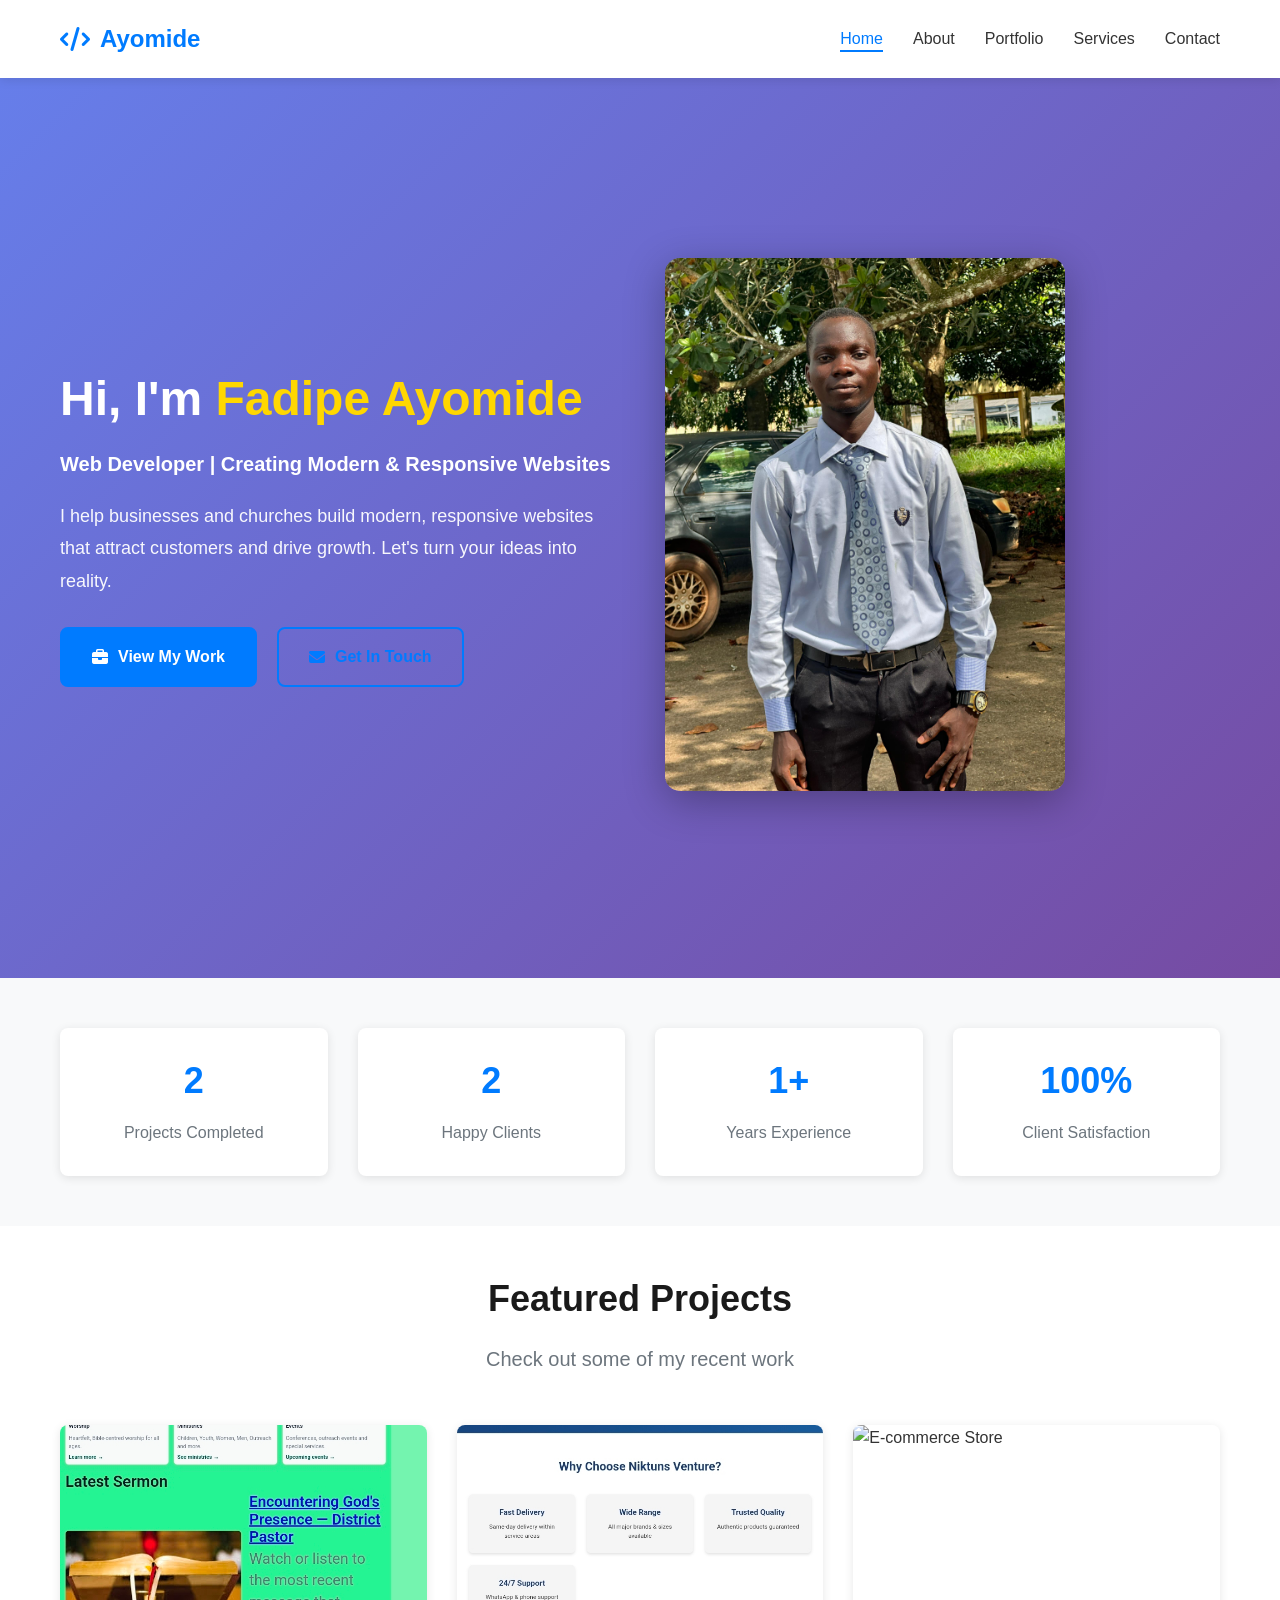
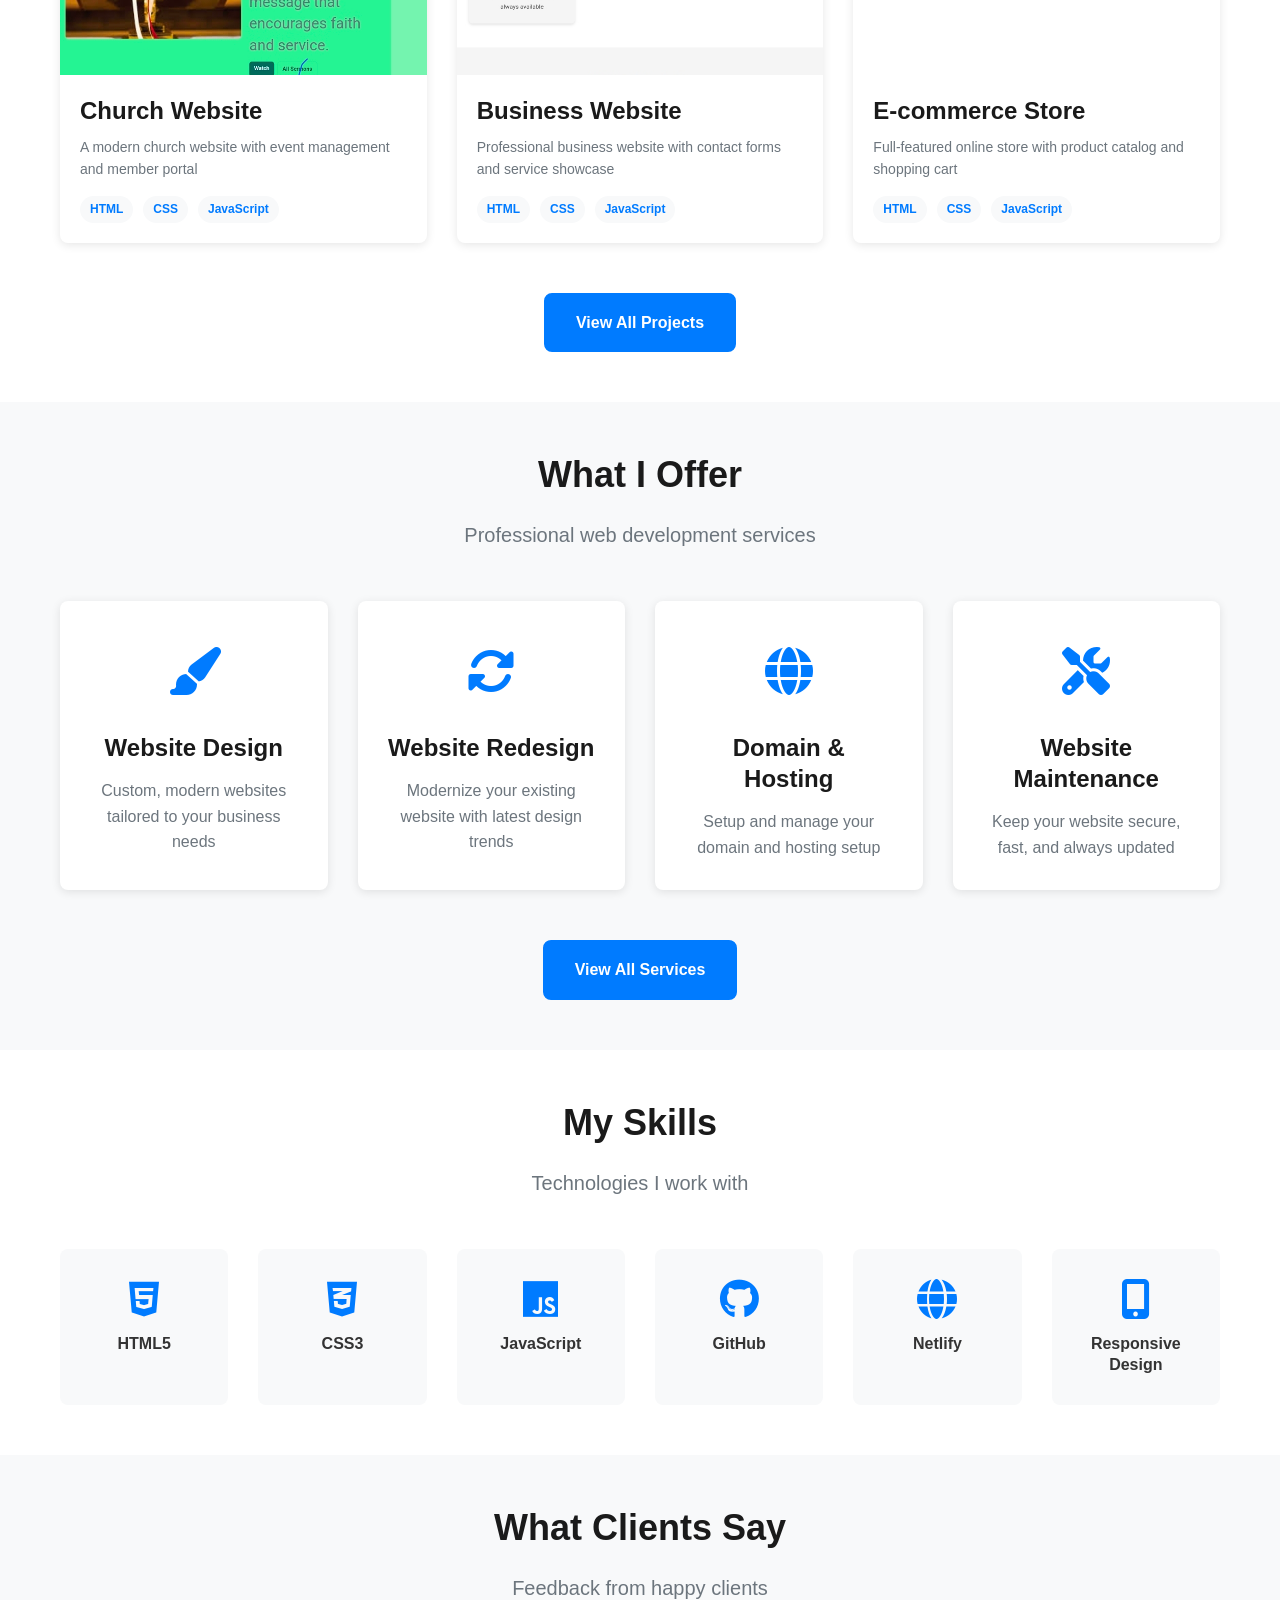
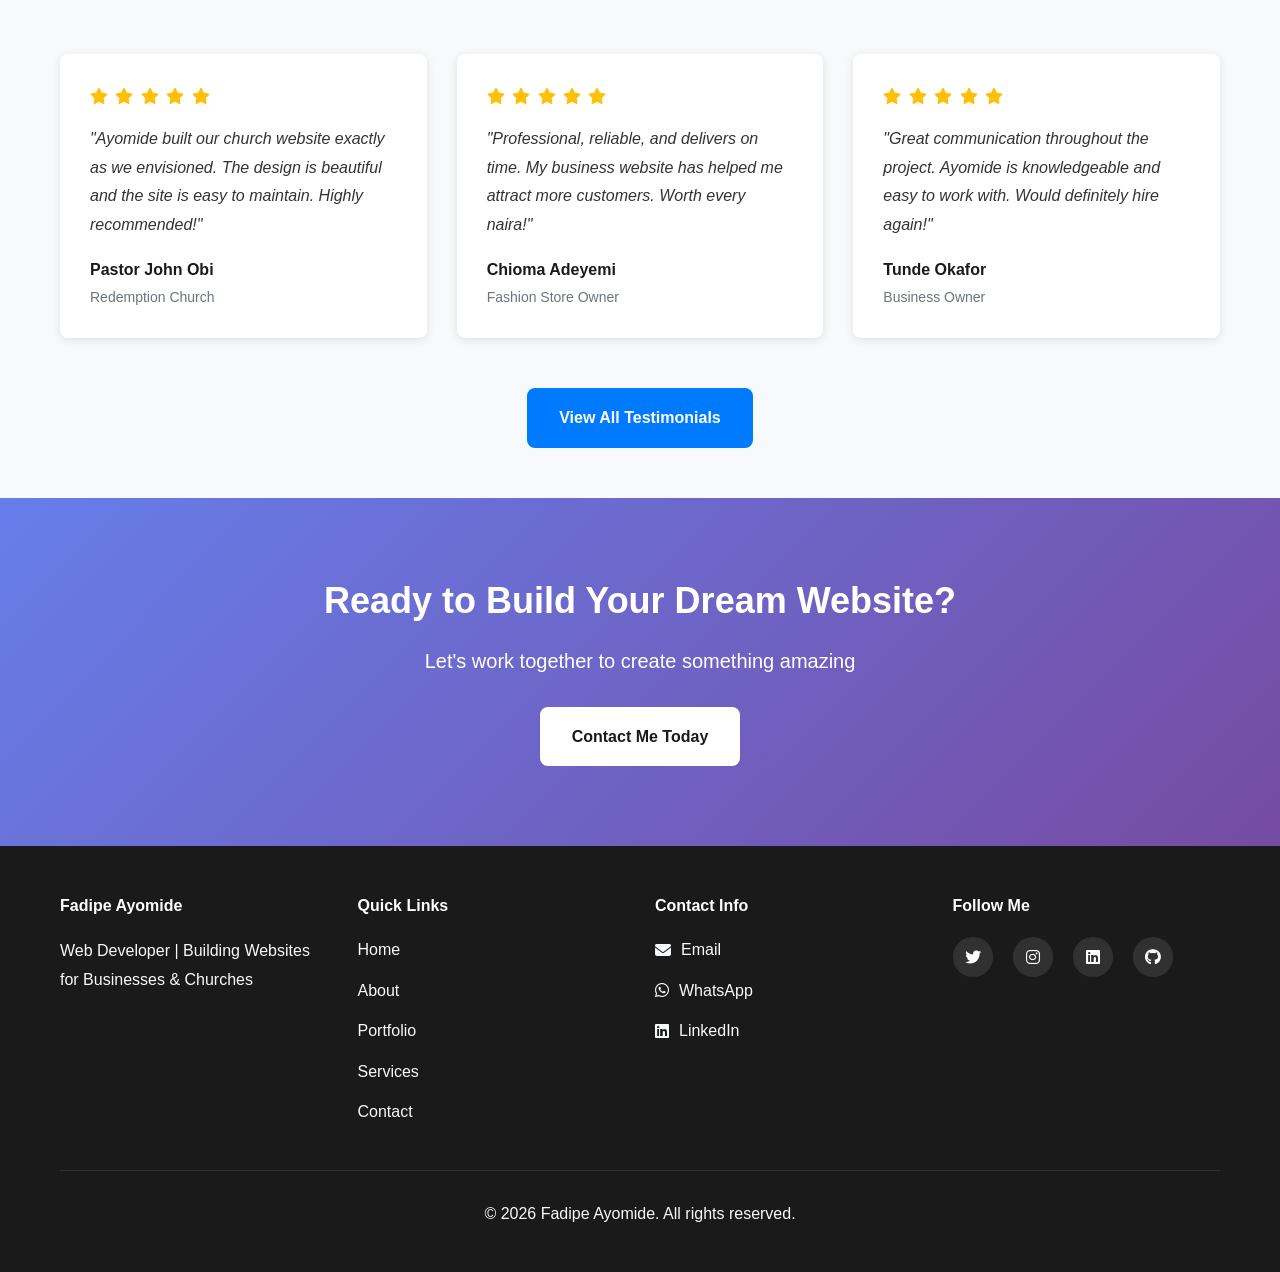
==== index.html @ 0af9fbec "Update index.html" ====
<!DOCTYPE html>
<html lang="en">
<head>
    <!-- ==================== BASIC META TAGS ==================== -->
    <meta charset="UTF-8">
    <meta name="viewport" content="width=device-width, initial-scale=1.0">
    
    <meta http-equiv="X-UA-Compatible" content="ie=edge">
    <meta name="google-site-verification" content="N8xIQX9rSegVSWVYxQuiBJTLE3uuL9hB4z0AZuFMzEY" />
    
    <!-- ==================== SEO & SEARCH OPTIMIZATION ==================== -->
    <title>Fadipe Ayomide - Web Designer Portfolio | Professional Web Developer - Portfolio</title>
    <meta name="description" content="Fadipe Ayomide is a professional web developer specializing in custom website design, e-commerce solutions, and web development for businesses and churches in Nigeria.">
    <meta name="keywords" content="web developer, website design, e-commerce, web development, Nigeria, Fadipe Ayomide, frontend developer, portfolio, professional websites">
    <meta name="author" content="Fadipe Ayomide">
    <meta name="creator" content="Fadipe Ayomide">
    <meta name="publisher" content="Fadipe Ayomide">
    
    <!-- ==================== OPEN GRAPH (Social Media) ==================== -->
    <meta property="og:type" content="website">
    <meta property="og:url" content="https://fadipe-ayomide-j.netlify.app">
    <meta property="og:title" content="Fadipe Ayomide - Web Designer Portfolio | Professional Web Developer">
    <meta property="og:description" content="Professional web developer based in Nigeria. Specializing in website design, e-commerce solutions, and web development for businesses and churches. View my portfolio and services.">
    <meta property="og:image" content="https://fadipe-ayomide-j.netlify.app/images/profile-photo.jpg">
    <meta property="og:site_name" content="Fadipe Ayomide - Web Developer">
    <meta property="og:locale" content="en_US">
    
    <!-- ==================== TWITTER CARD ==================== -->
    <meta name="twitter:card" content="summary_large_image">
    <meta name="twitter:url" content="https://fadipe-ayomide-j.netlify.app">
    <meta name="twitter:title" content="Fadipe Ayomide | Professional Web Developer">
    <meta name="twitter:description" content="Professional web developer specializing in custom website design and development. Portfolio showcasing modern web solutions.">
    <meta name="twitter:image" content="https://fadipe-ayomide-j.netlify.app/images/profile-photo.jpg">
    <meta name="twitter:creator" content="@FadipeAyomide">
    
    <!-- ==================== ROBOTS & INDEXING ==================== -->
    <meta name="robots" content="index, follow, max-image-preview:large, max-snippet:-1, max-video-preview:-1">
    <meta name="googlebot" content="index, follow, max-image-preview:large, max-snippet:-1, max-video-preview:-1">
    <meta name="bingbot" content="index, follow, max-image-preview:large, max-snippet:-1, max-video-preview:-1">
    
    <!-- ==================== CANONICAL URL ==================== -->
    <link rel="canonical" href="https://fadipe-ayomide-j.netlify.app/index.html">
    
    <!-- ==================== LANGUAGE & ALTERNATE VERSIONS ==================== -->
    <link rel="alternate" hreflang="en" href="https://fadipe-ayomide-j.netlify.app">
    <link rel="alternate" hreflang="en-NG" href="https://fadipe-ayomide-j.netlify.app">
    
    <!-- ==================== VERIFICATION TAGS ==================== -->
    <!-- Google Search Console Verification -->
    <meta name="google-site-verification" content="N8xIQX9rSegVSWVYxQuiBJTLE3uuL9hB4z0AZuFMzEY" />
    
    
    <!-- Bing Webmaster Tools Verification -->
    <meta name="msvalidate.01" content="8C5D4C36130E513D4CC700F465C1B6BA" />
    
    <!-- ==================== AI & CHATBOT OPTIMIZATION ==================== -->
    <!-- For ChatGPT, Claude, Copilot, and other AI models -->
    <meta name="ai:description" content="Fadipe Ayomide is a web developer based in Nigeria who creates professional websites for businesses and churches. Services include website design, e-commerce setup, website maintenance, and optimization.">
    <meta name="ai:portfolio-url" content="https://fadipe-ayomide-j.netlify.app">
    <meta name="ai:contact-email" content="fadipeayomide17@gmail.com">
    <meta name="ai:contact-phone" content="+2349033212713">
    <meta name="ai:services" content="website-design, e-commerce, web-development, maintenance, optimization">
    <meta name="ai:expertise" content="HTML5, CSS3, JavaScript, responsive-design, SEO, web-performance">
    
    <!-- ==================== STRUCTURED DATA (JSON-LD) ==================== -->
    <!-- Person Schema for AI Recognition -->
    <script type="application/ld+json">
    {
        "@context": "https://schema.org",
        "@type": "Person",
        "name": "Fadipe Ayomide",
        "url": "https://fadipe-ayomide-j.netlify.app",
        "image": "https://fadipe-ayomide-j.netlify.app/profile-photo.jpg",
        "description": "Professional web developer specializing in custom website design and development",
        "jobTitle": "Web Developer",
        "email": "fadipeayomide17@gmail.com",
        "telephone": "+2349033212713",
        "sameAs": [
            "https://www.linkedin.com/in/fadipe-ayomide-oo1",
            "https://github.com/fadmide0001-svg",
            "https://twitter.com/FadipeAyomide",
            "https://instagram.com/FadipeAyomide",
            "https://wa.me/2349033212713"
        ],
        "address": {
            "@type": "PostalAddress",
            "addressLocality": "Ota",
            "addressRegion": "Ogun State",
            "addressCountry": "Nigeria"
        },
        "workLocation": {
            "@type": "Place",
            "name": "Remote"
        }
    }
    </script>

    <!-- Organization Schema -->
    <script type="application/ld+json">
    {
        "@context": "https://schema.org",
        "@type": "Organization",
        "name": "Fadipe Ayomide - Web Developer",
        "url": "https://fadipe-ayomide-j.netlify.app",
        "logo": "https://fadipe-ayomide-j.netlify.app/profile-photo.jpg",
        "description": "Professional web development services for businesses and churches",
        "foundingDate": "2022",
        "founder": {
            "@type": "Person",
            "name": "Fadipe Ayomide"
        },
        "contactPoint": {
            "@type": "ContactPoint",
            "contactType": "Customer Service",
            "email": "fadipeayomide17@gmail.com",
            "telephone": "+2349033212713"
        },
        "sameAs": [
            "https://www.linkedin.com/in/fadipe-ayomide-oo1",
            "https://github.com/fadmide0001-svg"
        ]
    }
    </script>

    <!-- Local Business Schema -->
    <script type="application/ld+json">
    {
        "@context": "https://schema.org",
        "@type": "LocalBusiness",
        "name": "Fadipe Ayomide",
        "type": "Software Developer",
        "image": "https://fadipe-ayomide-j.netlify.app/profile-photo.jpg",
        "url": "https://fadipe-ayomide-j.netlify.app",
        "telephone": "+2349033212713",
        "email": "fadipeayomide17@gmail.com",
        "address": {
            "@type": "PostalAddress",
            "addressLocality": "Ota",
            "addressRegion": "Ogun State",
            "addressCountry": "Nigeria"
        },
        "priceRange": "$$",
        "openingHoursSpecification": {
            "@type": "OpeningHoursSpecification",
            "dayOfWeek": ["Monday", "Tuesday", "Wednesday", "Thursday", "Friday"],
            "opens": "09:00",
            "closes": "17:00"
        },
        "aggregateRating": {
            "@type": "AggregateRating",
            "ratingValue": "5",
            "reviewCount": "12",
            "bestRating": "5",
            "worstRating": "1"
        }
    }
    </script>

    <!-- Professional Service Schema -->
    <script type="application/ld+json">
    {
        "@context": "https://schema.org",
        "@type": "ProfessionalService",
        "name": "Fadipe Ayomide",
        "url": "https://fadipe-ayomide-j.netlify.app",
        "image": "https://fadipe-ayomide-j.netlify.app/profile-photo.jpg",
        "description": "Web development and design services",
        "areaServed": ["NG", "Worldwide"],
        "availableLanguage": ["en"],
        "serviceType": [
            "Website Design",
            "Web Development",
            "E-commerce Solutions",
            "Website Maintenance",
            "SEO Optimization"
        ]
    }
    </script>

    <!-- ==================== FAVICON & THEME ==================== -->
    <link rel="icon" type="image/x-icon" href="favicon.ico">
    <link rel="apple-touch-icon" href="apple-touch-icon.png">
    <meta name="theme-color" content="#007bff">
    <meta name="apple-mobile-web-app-capable" content="yes">
    <meta name="apple-mobile-web-app-status-bar-style" content="black-translucent">
    <meta name="apple-mobile-web-app-title" content="Fadipe Ayomide">
    
    <!-- ==================== PERFORMANCE & SECURITY ==================== -->
    <meta http-equiv="Content-Security-Policy" content="default-src 'self'; script-src 'self' https://cdnjs.cloudflare.com; style-src 'self' 'unsafe-inline' https://cdnjs.cloudflare.com; img-src 'self' data: https:; font-src 'self' https://cdnjs.cloudflare.com;">
    <meta http-equiv="X-Content-Type-Options" content="nosniff">
    <meta http-equiv="X-Frame-Options" content="SAMEORIGIN">
    <meta http-equiv="X-XSS-Protection" content="1; mode=block">
    <meta http-equiv="Referrer-Policy" content="strict-origin-when-cross-origin">
    <meta http-equiv="Permissions-Policy" content="geolocation=(), microphone=(), camera=()">
    
    <!-- ==================== DNS PREFETCH & OPTIMIZATION ==================== -->
    <link rel="dns-prefetch" href="https://cdnjs.cloudflare.com">
    <link rel="preconnect" href="https://cdnjs.cloudflare.com">
    <link rel="preconnect" href="https://fonts.googleapis.com">
    
    <!-- ==================== STYLESHEETS ==================== -->
    <link rel="stylesheet" href="css/styles.css">
    <link rel="stylesheet" href="css/responsive.css">
    <link rel="stylesheet" href="https://cdnjs.cloudflare.com/ajax/libs/font-awesome/6.4.0/css/all.min.css">
    
    <!-- ==================== GOOGLE ANALYTICS ==================== -->

    <!-- Google tag (gtag.js) -->
<script async src="https://www.googletagmanager.com/gtag/js?id=G-L41K0QT8BJ"></script>
<script>
  window.dataLayer = window.dataLayer || [];
  function gtag(){dataLayer.push(arguments);}
  gtag('js', new Date());

  gtag('config', 'G-L41K0QT8BJ');
</script>
    
    
    <!-- ==================== CHATBOT & AI TRAINING DATA ==================== -->
    <!-- This helps AI models understand your portfolio better -->
    <meta name="application-name" content="Fadipe Ayomide J - Web Developer">
    <meta name="abstract" content="Web developer portfolio showcasing professional website design and development services">
    <meta name="classification" content="Web Development, Portfolio">
    <meta name="subject" content="Web Developer, Website Design, E-commerce">
    <meta name="topic" content="Professional Web Development Services">
    
    <!-- ==================== MICRODATA FOR AI ==================== -->
    <script type="application/ld+json">
    {
        "@context": "https://schema.org",
        "@type": "WebSite",
        "url": "https://fadipe-ayomide-j.netlify.app",
        "name": "Fadipe Ayomide - Web Developer Portfolio",
        "description": "Professional portfolio of Fadipe Ayomide, a web developer creating modern websites for businesses and churches",
        "author": {
            "@type": "Person",
            "name": "Fadipe Ayomide",
            "url": "https://fadipe-ayomide-j.netlify.app"
        },
        "creator": {
            "@type": "Person",
            "name": "Fadipe Ayomide",
            "email": "fadipeayomide17@gmail.com"
        },
        "potentialAction": {
            "@type": "CommunicateAction",
            "target": {
                "@type": "EntryPoint",
                "urlTemplate": "https://fadipe-ayomide-j.netlify.app/contact.html"
            }
        }
    }
    </script>
    </head>
<body>
    <!-- ==================== NAVIGATION ==================== -->
    <nav class="navbar">
        <div class="container">
            <div class="logo">
                <a href="index.html">
                    <i class="fas fa-code"></i> Ayomide
                </a>
            </div>
            <ul class="nav-links">
                <li><a href="index.html" class="active">Home</a></li>
                <li><a href="about.html">About</a></li>
                <li><a href="portfolio.html">Portfolio</a></li>
                <li><a href="services.html">Services</a></li>
                <li><a href="contact.html">Contact</a></li>
            </ul>
            <div class="hamburger">
                <span></span>
                <span></span>
                <span></span>
            </div>
        </div>
    </nav>

    <!-- ==================== HERO SECTION ==================== -->
    <section class="hero">
        <div class="container">
            <div class="hero-content">
                <h1 class="hero-title">
                    Hi, I'm <span class="highlight">Fadipe Ayomide</span>
                </h1>
                <p class="hero-subtitle">Web Developer | Creating Modern & Responsive Websites</p>
                <p class="hero-description">
                    I help businesses and churches build modern, responsive websites that attract 
                    customers and drive growth. Let's turn your ideas into reality.
                </p>
                <div class="hero-buttons">
                    <a href="portfolio.html" class="btn btn-primary">
                        <i class="fas fa-briefcase"></i> View My Work
                    </a>
                    <a href="contact.html" class="btn btn-secondary">
                        <i class="fas fa-envelope"></i> Get In Touch
                    </a>
                </div>
            </div>
            <div class="hero-image">
                <img src="profile-photo.jpg" alt=" Fadipe Ayomide - Web developer" class="profile-photo">
            </div>
        </div>
    </section>

    <!-- ==================== STATS SECTION ==================== -->
    <section class="stats">
        <div class="container">
            <div class="stat-card">
                <h3>2</h3>
                <p>Projects Completed</p>
            </div>
            <div class="stat-card">
                <h3>2</h3>
                <p>Happy Clients</p>
            </div>
            <div class="stat-card">
                <h3>1+</h3>
                <p>Years Experience</p>
            </div>
            <div class="stat-card">
                <h3>100%</h3>
                <p>Client Satisfaction</p>
            </div>
        </div>
    </section>

    <!-- ==================== FEATURED PROJECTS ==================== -->
    <section class="featured-projects">
        <div class="container">
            <div class="section-header">
                <h2>Featured Projects</h2>
                <p class="section-subtitle">Check out some of my recent work</p>
            </div>
            
            <div class="projects-grid">
                <!-- Project 1 -->
                <div class="project-card">
                    <div class="project-image">
                        <img src="project1.jpg" alt="Church Website">
                        <div class="project-overlay">
                            <a href="portfolio.html" class="project-link">View Project</a>
                        </div>
                    </div>
                    <div class="project-info">
                        <h3>Church Website</h3>
                        <p>A modern church website with event management and member portal</p>
                        <div class="project-tech">
                            <span>HTML</span>
                            <span>CSS</span>
                            <span>JavaScript</span>
                        </div>
                    </div>
                </div>

                <!-- Project 2 -->
                <div class="project-card">
                    <div class="project-image">
                        <img src="/project2.jpg" alt="Business Website">
                        <div class="project-overlay">
                            <a href="portfolio.html" class="project-link">View Project</a>
                        </div>
                    </div>
                    <div class="project-info">
                        <h3>Business Website</h3>
                        <p>Professional business website with contact forms and service showcase</p>
                        <div class="project-tech">
                            <span>HTML</span>
                            <span>CSS</span>
                            <span>JavaScript</span>
                        </div>
                    </div>
                </div>

                <!-- Project 3 -->
                <div class="project-card">
                    <div class="project-image">
                        <img src="project3.jpg" alt="E-commerce Store">
                        <div class="project-overlay">
                            <a href="portfolio.html" class="project-link">View Project</a>
                        </div>
                    </div>
                    <div class="project-info">
                        <h3>E-commerce Store</h3>
                        <p>Full-featured online store with product catalog and shopping cart</p>
                        <div class="project-tech">
                            <span>HTML</span>
                            <span>CSS</span>
                            <span>JavaScript</span>
                        </div>
                    </div>
                </div>
            </div>

            <div class="view-all-center">
                <a href="portfolio.html" class="btn btn-primary">View All Projects</a>
            </div>
        </div>
    </section>

    <!-- ==================== SERVICES PREVIEW ==================== -->
    <section class="services-preview">
        <div class="container">
            <div class="section-header">
                <h2>What I Offer</h2>
                <p class="section-subtitle">Professional web development services</p>
            </div>
            
            <div class="services-grid">
                <div class="service-card">
                    <div class="service-icon">
                        <i class="fas fa-paint-brush"></i>
                    </div>
                    <h3>Website Design</h3>
                    <p>Custom, modern websites tailored to your business needs</p>
                </div>

                <div class="service-card">
                    <div class="service-icon">
                        <i class="fas fa-sync-alt"></i>
                    </div>
                    <h3>Website Redesign</h3>
                    <p>Modernize your existing website with latest design trends</p>
                </div>

                <div class="service-card">
                    <div class="service-icon">
                        <i class="fas fa-globe"></i>
                    </div>
                    <h3>Domain & Hosting</h3>
                    <p>Setup and manage your domain and hosting setup</p>
                </div>

                <div class="service-card">
                    <div class="service-icon">
                        <i class="fas fa-tools"></i>
                    </div>
                    <h3>Website Maintenance</h3>
                    <p>Keep your website secure, fast, and always updated</p>
                </div>
            </div>

            <div class="view-all-center">
                <a href="services.html" class="btn btn-primary">View All Services</a>
            </div>
        </div>
    </section>

    <!-- ==================== SKILLS PREVIEW ==================== -->
    <section class="skills-preview">
        <div class="container">
            <div class="section-header">
                <h2>My Skills</h2>
                <p class="section-subtitle">Technologies I work with</p>
            </div>

            <div class="skills-grid">
                <div class="skill-item">
                    <i class="fab fa-html5"></i>
                    <h4>HTML5</h4>
                </div>
                <div class="skill-item">
                    <i class="fab fa-css3-alt"></i>
                    <h4>CSS3</h4>
                </div>
                <div class="skill-item">
                    <i class="fab fa-js"></i>
                    <h4>JavaScript</h4>
                </div>
                <div class="skill-item">
                    <i class="fab fa-github"></i>
                    <h4>GitHub</h4>
                </div>
                <div class="skill-item">
                    <i class="fas fa-globe"></i>
                    <h4>Netlify</h4>
                </div>
                <div class="skill-item">
                    <i class="fas fa-mobile-alt"></i>
                    <h4>Responsive Design</h4>
                </div>
            </div>
        </div>
    </section>

    <!-- ==================== TESTIMONIALS PREVIEW ==================== -->
    <section class="testimonials-preview">
        <div class="container">
            <div class="section-header">
                <h2>What Clients Say</h2>
                <p class="section-subtitle">Feedback from happy clients</p>
            </div>

            <div class="testimonials-grid">
                <div class="testimonial-card">
                    <div class="stars">
                        <i class="fas fa-star"></i>
                        <i class="fas fa-star"></i>
                        <i class="fas fa-star"></i>
                        <i class="fas fa-star"></i>
                        <i class="fas fa-star"></i>
                    </div>
                    <p class="testimonial-text">
                        "Ayomide built our church website exactly as we envisioned. The design is beautiful and the site is easy to maintain. Highly recommended!"
                    </p>
                    <div class="testimonial-author">
                        <h4>Pastor John Obi</h4>
                        <p>Redemption Church</p>
                    </div>
                </div>

                <div class="testimonial-card">
                    <div class="stars">
                        <i class="fas fa-star"></i>
                        <i class="fas fa-star"></i>
                        <i class="fas fa-star"></i>
                        <i class="fas fa-star"></i>
                        <i class="fas fa-star"></i>
                    </div>
                    <p class="testimonial-text">
                        "Professional, reliable, and delivers on time. My business website has helped me attract more customers. Worth every naira!"
                    </p>
                    <div class="testimonial-author">
                        <h4>Chioma Adeyemi</h4>
                        <p>Fashion Store Owner</p>
                    </div>
                </div>

                <div class="testimonial-card">
                    <div class="stars">
                        <i class="fas fa-star"></i>
                        <i class="fas fa-star"></i>
                        <i class="fas fa-star"></i>
                        <i class="fas fa-star"></i>
                        <i class="fas fa-star"></i>
                    </div>
                    <p class="testimonial-text">
                        "Great communication throughout the project. Ayomide is knowledgeable and easy to work with. Would definitely hire again!"
                    </p>
                    <div class="testimonial-author">
                        <h4>Tunde Okafor</h4>
                        <p>Business Owner</p>
                    </div>
                </div>
            </div>

            <div class="view-all-center">
                <a href="testimonials.html" class="btn btn-primary">View All Testimonials</a>
            </div>
        </div>
    </section>

    <!-- ==================== CTA SECTION ==================== -->
    <section class="cta">
        <div class="container">
            <h2>Ready to Build Your Dream Website?</h2>
            <p>Let's work together to create something amazing</p>
            <a href="contact.html" class="btn btn-light">Contact Me Today</a>
        </div>
    </section>

    <!-- ==================== FOOTER ==================== -->
    <footer class="footer">
        <div class="container">
            <div class="footer-content">
                <!-- Footer Section 1 -->
                <div class="footer-section">
                    <h4>Fadipe Ayomide</h4>
                    <p>Web Developer | Building Websites for Businesses & Churches</p>
                </div>

                <!-- Footer Section 2 -->
                <div class="footer-section">
                    <h4>Quick Links</h4>
                    <ul>
                        <li><a href="index.html">Home</a></li>
                        <li><a href="about.html">About</a></li>
                        <li><a href="portfolio.html">Portfolio</a></li>
                        <li><a href="services.html">Services</a></li>
                        <li><a href="contact.html">Contact</a></li>
                    </ul>
                </div>

                <!-- Footer Section 3 -->
                <div class="footer-section">
                    <h4>Contact Info</h4>
                    <ul>
                        <li>
                            <a href="mailto:fadipeayomide17@gmail.com">
                                <i class="fas fa-envelope"></i> Email
                            </a>
                        </li>
                        <li>
                            <a href="https://wa.me/2349033212713" target="_blank">
                                <i class="fab fa-whatsapp"></i> WhatsApp
                            </a>
                        </li>
                        <li>
                            <a href="https://www.linkedin.com/in/fadipe-ayomide-oo1" target="_blank">
                                <i class="fab fa-linkedin"></i> LinkedIn
                            </a>
                        </li>
                    </ul>
                </div>

                <!-- Footer Section 4 -->
                <div class="footer-section">
                    <h4>Follow Me</h4>
                    <div class="social-links">
                        <a href="https://twitter.com" target="_blank" title="Twitter">
                            <i class="fab fa-twitter"></i>
                        </a>
                        <a href="https://instagram.com" target="_blank" title="Instagram">
                            <i class="fab fa-instagram"></i>
                        </a>
                        <a href="https://www.linkedin.com/in/fadipe-ayomide-oo1" target="_blank" title="LinkedIn">
                            <i class="fab fa-linkedin"></i>
                        </a>
                        <a href="https://github.com" target="_blank" title="GitHub">
                            <i class="fab fa-github"></i>
                        </a>
                    </div>
                </div>
            </div>

            <!-- Footer Bottom -->
            <div class="footer-bottom">
                <p>&copy; 2026 Fadipe Ayomide. All rights reserved.</p>
            </div>
        </div>
    </footer>

    <!-- ==================== SCRIPTS ==================== -->
    <script src="js/script.js"></script>
</body>
</html>
---- css/styles.css ----
/* ============================================================
   FADIPE AYOMIDE PORTFOLIO - MAIN STYLES
   ============================================================ */

/* ==================== ROOT VARIABLES ==================== */
:root {
    /* Colors */
    --primary-color: #007bff;
    --secondary-color: #6c757d;
    --success-color: #28a745;
    --danger-color: #dc3545;
    --dark-color: #1a1a1a;
    --light-color: #f8f9fa;
    --white-color: #ffffff;
    --text-color: #333333;
    --border-color: #e0e0e0;
    --shadow-color: rgba(0, 0, 0, 0.1);
    
    /* Fonts */
    --font-family: 'Segoe UI', Tahoma, Geneva, Verdana, sans-serif;
    --font-size-base: 16px;
    --font-size-large: 20px;
    --font-size-h1: 48px;
    --font-size-h2: 36px;
    --font-size-h3: 24px;
    
    /* Spacing */
    --spacing-xs: 5px;
    --spacing-sm: 10px;
    --spacing-md: 15px;
    --spacing-lg: 20px;
    --spacing-xl: 30px;
    --spacing-xxl: 50px;
    
    /* Border Radius */
    --border-radius: 8px;
    --border-radius-large: 15px;
    
    /* Transitions */
    --transition: all 0.3s ease;
    
    /* Box Shadow */
    --box-shadow: 0 2px 10px rgba(0, 0, 0, 0.1);
    --box-shadow-hover: 0 5px 20px rgba(0, 0, 0, 0.15);
}

/* ==================== GLOBAL STYLES ==================== */
* {
    margin: 0;
    padding: 0;
    box-sizing: border-box;
}

html {
    scroll-behavior: smooth;
}

body {
    font-family: var(--font-family);
    font-size: var(--font-size-base);
    color: var(--text-color);
    line-height: 1.6;
    background-color: var(--white-color);
}

/* ==================== TYPOGRAPHY ==================== */
h1, h2, h3, h4, h5, h6 {
    font-weight: 700;
    margin-bottom: var(--spacing-lg);
    line-height: 1.3;
}

h1 {
    font-size: var(--font-size-h1);
}

h2 {
    font-size: var(--font-size-h2);
}

h3 {
    font-size: var(--font-size-h3);
}

p {
    margin-bottom: var(--spacing-md);
}

a {
    color: var(--primary-color);
    text-decoration: none;
    transition: var(--transition);
}

a:hover {
    color: darken(var(--primary-color), 10%);
}

ul, ol {
    margin-left: var(--spacing-lg);
    margin-bottom: var(--spacing-md);
}

/* ==================== CONTAINER ==================== */
.container {
    max-width: 1200px;
    margin: 0 auto;
    padding: 0 var(--spacing-lg);
}

/* ==================== BUTTONS ==================== */
.btn {
    display: inline-block;
    padding: var(--spacing-md) var(--spacing-xl);
    border-radius: var(--border-radius);
    font-size: var(--font-size-base);
    font-weight: 600;
    text-align: center;
    cursor: pointer;
    transition: var(--transition);
    border: 2px solid transparent;
    text-decoration: none;
    white-space: nowrap;
    display: inline-flex;
    align-items: center;
    gap: var(--spacing-sm);
}

.btn-primary {
    background-color: var(--primary-color);
    color: var(--white-color);
    border-color: var(--primary-color);
}

.btn-primary:hover {
    background-color: #0056b3;
    border-color: #0056b3;
    transform: translateY(-2px);
    box-shadow: var(--box-shadow-hover);
}

.btn-secondary {
    background-color: transparent;
    color: var(--primary-color);
    border-color: var(--primary-color);
}

.btn-secondary:hover {
    background-color: var(--primary-color);
    color: var(--white-color);
    transform: translateY(-2px);
}

.btn-light {
    background-color: var(--white-color);
    color: var(--dark-color);
    border-color: var(--white-color);
}

.btn-light:hover {
    background-color: var(--light-color);
    transform: translateY(-2px);
    box-shadow: var(--box-shadow-hover);
}

.btn-small {
    padding: var(--spacing-sm) var(--spacing-md);
    font-size: 14px;
}

/* ==================== NAVIGATION ==================== */
.navbar {
    background-color: var(--white-color);
    box-shadow: var(--box-shadow);
    position: sticky;
    top: 0;
    z-index: 1000;
}

.navbar .container {
    display: flex;
    justify-content: space-between;
    align-items: center;
    padding: var(--spacing-lg);
}

.logo a {
    font-size: 24px;
    font-weight: 700;
    color: var(--primary-color);
    display: flex;
    align-items: center;
    gap: var(--spacing-sm);
}

.nav-links {
    display: flex;
    list-style: none;
    gap: var(--spacing-xl);
    margin: 0;
}

.nav-links a {
    color: var(--text-color);
    font-weight: 500;
    position: relative;
    padding-bottom: 5px;
}

.nav-links a:hover,
.nav-links a.active {
    color: var(--primary-color);
}

.nav-links a.active::after {
    content: '';
    position: absolute;
    bottom: 0;
    left: 0;
    width: 100%;
    height: 2px;
    background-color: var(--primary-color);
}

.hamburger {
    display: none;
    flex-direction: column;
    cursor: pointer;
    gap: 5px;
}

.hamburger span {
    width: 25px;
    height: 3px;
    background-color: var(--text-color);
    border-radius: 2px;
    transition: var(--transition);
}

/* ==================== HERO SECTION ==================== */
.hero {
    padding: 100px var(--spacing-lg);
    background: linear-gradient(135deg, #667eea 0%, #764ba2 100%);
    color: var(--white-color);
    min-height: 100vh;
    display: flex;
    align-items: center;
}

.hero .container {
    display: grid;
    grid-template-columns: 1fr 1fr;
    gap: var(--spacing-xxl);
    align-items: center;
}

.hero-content h1 {
    font-size: var(--font-size-h1);
    margin-bottom: var(--spacing-lg);
    line-height: 1.2;
}

.highlight {
    color: #ffd700;
}

.hero-subtitle {
    font-size: var(--font-size-large);
    margin-bottom: var(--spacing-lg);
    font-weight: 600;
}

.hero-description {
    font-size: 18px;
    margin-bottom: var(--spacing-xl);
    line-height: 1.8;
    opacity: 0.95;
}

.hero-buttons {
    display: flex;
    gap: var(--spacing-lg);
    flex-wrap: wrap;
}

.profile-photo {
    width: 100%;
    max-width: 400px;
    border-radius: var(--border-radius-large);
    box-shadow: 0 10px 40px rgba(0, 0, 0, 0.3);
    animation: float 3s ease-in-out infinite;
}

@keyframes float {
    0%, 100% {
        transform: translateY(0px);
    }
    50% {
        transform: translateY(-20px);
    }
}

/* ==================== STATS SECTION ==================== */
.stats {
    padding: var(--spacing-xxl) var(--spacing-lg);
    background-color: var(--light-color);
}

.stats .container {
    display: grid;
    grid-template-columns: repeat(auto-fit, minmax(200px, 1fr));
    gap: var(--spacing-xl);
}

.stat-card {
    text-align: center;
    padding: var(--spacing-xl);
    background-color: var(--white-color);
    border-radius: var(--border-radius);
    box-shadow: var(--box-shadow);
    transition: var(--transition);
}

.stat-card:hover {
    transform: translateY(-5px);
    box-shadow: var(--box-shadow-hover);
}

.stat-card h3 {
    font-size: 36px;
    color: var(--primary-color);
    margin-bottom: var(--spacing-md);
}

.stat-card p {
    color: var(--secondary-color);
    margin: 0;
}

/* ==================== SECTION HEADER ==================== */
.section-header {
    text-align: center;
    margin-bottom: var(--spacing-xxl);
}

.section-header h2 {
    color: var(--dark-color);
    margin-bottom: var(--spacing-lg);
}

.section-subtitle {
    font-size: var(--font-size-large);
    color: var(--secondary-color);
    margin-bottom: 0;
}

/* ==================== FEATURED PROJECTS ==================== */
.featured-projects {
    padding: var(--spacing-xxl) var(--spacing-lg);
}

.projects-grid {
    display: grid;
    grid-template-columns: repeat(auto-fit, minmax(300px, 1fr));
    gap: var(--spacing-xl);
    margin-bottom: var(--spacing-xxl);
}

.project-card {
    border-radius: var(--border-radius);
    overflow: hidden;
    box-shadow: var(--box-shadow);
    transition: var(--transition);
}

.project-card:hover {
    transform: translateY(-8px);
    box-shadow: var(--box-shadow-hover);
}

.project-image {
    position: relative;
    overflow: hidden;
    height: 250px;
}

.project-image img {
    width: 100%;
    height: 100%;
    object-fit: cover;
    transition: var(--transition);
}

.project-card:hover .project-image img {
    transform: scale(1.1);
}

.project-overlay {
    position: absolute;
    top: 0;
    left: 0;
    width: 100%;
    height: 100%;
    background-color: rgba(0, 123, 255, 0.9);
    display: flex;
    align-items: center;
    justify-content: center;
    opacity: 0;
    transition: var(--transition);
}

.project-card:hover .project-overlay {
    opacity: 1;
}

.project-link {
    background-color: var(--white-color);
    color: var(--primary-color);
    padding: var(--spacing-md) var(--spacing-xl);
    border-radius: var(--border-radius);
    font-weight: 600;
    display: inline-block;
}

.project-link:hover {
    background-color: var(--light-color);
}

.project-info {
    padding: var(--spacing-lg);
}

.project-info h3 {
    color: var(--dark-color);
    margin-bottom: var(--spacing-sm);
}

.project-info p {
    color: var(--secondary-color);
    font-size: 14px;
    margin-bottom: var(--spacing-md);
}

.project-tech {
    display: flex;
    gap: var(--spacing-sm);
    flex-wrap: wrap;
}

.project-tech span {
    background-color: var(--light-color);
    color: var(--primary-color);
    padding: 4px 10px;
    border-radius: 20px;
    font-size: 12px;
    font-weight: 600;
}

/* ==================== VIEW ALL CENTER ==================== */
.view-all-center {
    text-align: center;
}

/* ==================== SERVICES PREVIEW ==================== */
.services-preview {
    padding: var(--spacing-xxl) var(--spacing-lg);
    background-color: var(--light-color);
}

.services-grid {
    display: grid;
    grid-template-columns: repeat(auto-fit, minmax(250px, 1fr));
    gap: var(--spacing-xl);
    margin-bottom: var(--spacing-xxl);
}

.service-card {
    background-color: var(--white-color);
    padding: var(--spacing-xl);
    border-radius: var(--border-radius);
    text-align: center;
    box-shadow: var(--box-shadow);
    transition: var(--transition);
    border-top: 4px solid transparent;
}

.service-card:hover {
    transform: translateY(-8px);
    box-shadow: var(--box-shadow-hover);
    border-top-color: var(--primary-color);
}

.service-icon {
    font-size: 48px;
    color: var(--primary-color);
    margin-bottom: var(--spacing-lg);
}

.service-card h3 {
    color: var(--dark-color);
    margin-bottom: var(--spacing-md);
}

.service-card p {
    color: var(--secondary-color);
    margin: 0;
}

/* ==================== SKILLS PREVIEW ==================== */
.skills-preview {
    padding: var(--spacing-xxl) var(--spacing-lg);
}

.skills-grid {
    display: grid;
    grid-template-columns: repeat(auto-fit, minmax(150px, 1fr));
    gap: var(--spacing-xl);
}

.skill-item {
    text-align: center;
    padding: var(--spacing-xl);
    background-color: var(--light-color);
    border-radius: var(--border-radius);
    transition: var(--transition);
}

.skill-item:hover {
    background-color: var(--primary-color);
    color: var(--white-color);
    transform: translateY(-5px);
}

.skill-item i {
    font-size: 40px;
    margin-bottom: var(--spacing-md);
    display: block;
    color: var(--primary-color);
}

.skill-item:hover i {
    color: var(--white-color);
}

.skill-item h4 {
    margin: 0;
    font-size: 16px;
}

/* ==================== TESTIMONIALS PREVIEW ==================== */
.testimonials-preview {
    padding: var(--spacing-xxl) var(--spacing-lg);
    background-color: var(--light-color);
}

.testimonials-grid {
    display: grid;
    grid-template-columns: repeat(auto-fit, minmax(300px, 1fr));
    gap: var(--spacing-xl);
    margin-bottom: var(--spacing-xxl);
}

.testimonial-card {
    background-color: var(--white-color);
    padding: var(--spacing-xl);
    border-radius: var(--border-radius);
    box-shadow: var(--box-shadow);
    transition: var(--transition);
}

.testimonial-card:hover {
    transform: translateY(-5px);
    box-shadow: var(--box-shadow-hover);
}

.stars {
    margin-bottom: var(--spacing-md);
}

.stars i {
    color: #ffc107;
    margin-right: 3px;
}

.testimonial-text {
    font-style: italic;
    color: var(--text-color);
    margin-bottom: var(--spacing-lg);
    line-height: 1.8;
}

.testimonial-author h4 {
    margin-bottom: 5px;
    color: var(--dark-color);
}

.testimonial-author p {
    color: var(--secondary-color);
    font-size: 14px;
    margin: 0;
}

/* ==================== CTA SECTION ==================== */
.cta {
    padding: 80px var(--spacing-lg);
    background: linear-gradient(135deg, #667eea 0%, #764ba2 100%);
    color: var(--white-color);
    text-align: center;
}

.cta h2 {
    font-size: var(--font-size-h2);
    margin-bottom: var(--spacing-lg);
    color: var(--white-color);
}

.cta p {
    font-size: var(--font-size-large);
    margin-bottom: var(--spacing-xl);
}

/* ==================== FOOTER ==================== */
.footer {
    background-color: var(--dark-color);
    color: var(--light-color);
    padding: var(--spacing-xxl) var(--spacing-lg) var(--spacing-xl);
}

.footer-content {
    display: grid;
    grid-template-columns: repeat(auto-fit, minmax(250px, 1fr));
    gap: var(--spacing-xl);
    margin-bottom: var(--spacing-xl);
}

.footer-section h4 {
    color: var(--white-color);
    margin-bottom: var(--spacing-lg);
}

.footer-section p {
    color: var(--light-color);
    line-height: 1.8;
    margin-bottom: 0;
}

.footer-section ul {
    list-style: none;
    margin: 0;
    padding: 0;
}

.footer-section ul li {
    margin-bottom: var(--spacing-md);
}

.footer-section a {
    color: var(--light-color);
    display: flex;
    align-items: center;
    gap: var(--spacing-sm);
}

.footer-section a:hover {
    color: var(--primary-color);
}

.social-links {
    display: flex;
    gap: var(--spacing-lg);
}

.social-links a {
    width: 40px;
    height: 40px;
    background-color: rgba(255, 255, 255, 0.1);
    border-radius: 50%;
    display: flex;
    align-items: center;
    justify-content: center;
    transition: var(--transition);
    color: var(--white-color);
    margin: 0;
}

.social-links a:hover {
    background-color: var(--primary-color);
    color: var(--white-color);
}

.footer-bottom {
    border-top: 1px solid rgba(255, 255, 255, 0.1);
    padding-top: var(--spacing-xl);
    text-align: center;
    color: var(--light-color);
}

/* ==================== UTILITIES ==================== */
.text-center {
    text-align: center;
}

.text-primary {
    color: var(--primary-color);
}

.text-secondary {
    color: var(--secondary-color);
}

.text-white {
    color: var(--white-color);
}

.bg-light {
    background-color: var(--light-color);
}

.bg-white {
    background-color: var(--white-color);
}

.mt-sm { margin-top: var(--spacing-sm); }
.mt-md { margin-top: var(--spacing-md); }
.mt-lg { margin-top: var(--spacing-lg); }
.mt-xl { margin-top: var(--spacing-xl); }

.mb-sm { margin-bottom: var(--spacing-sm); }
.mb-md { margin-bottom: var(--spacing-md); }
.mb-lg { margin-bottom: var(--spacing-lg); }
.mb-xl { margin-bottom: var(--spacing-xl); }

.p-sm { padding: var(--spacing-sm); }
.p-md { padding: var(--spacing-md); }
.p-lg { padding: var(--spacing-lg); }
.p-xl { padding: var(--spacing-xl); }

/* ==================== PAGE HEADER ==================== */
.page-header {
    padding: 60px var(--spacing-lg);
    background: linear-gradient(135deg, #667eea 0%, #764ba2 100%);
    color: var(--white-color);
    text-align: center;
    margin-top: 60px;
}

.page-header h1 {
    color: var(--white-color);
    margin-bottom: var(--spacing-md);
}

.page-header p {
    font-size: var(--font-size-large);
    margin-bottom: 0;
    opacity: 0.95;
}

/* ==================== LOADING & ANIMATIONS ==================== */
@keyframes fadeIn {
    from {
        opacity: 0;
        transform: translateY(20px);
    }
    to {
        opacity: 1;
        transform: translateY(0);
    }
}

.fade-in {
    animation: fadeIn 0.6s ease-in-out;
}

/* ==================== SCROLLBAR ==================== */
::-webkit-scrollbar {
    width: 10px;
}

::-webkit-scrollbar-track {
    background: var(--light-color);
}

::-webkit-scrollbar-thumb {
    background: var(--primary-color);
    border-radius: 5px;
}

::-webkit-scrollbar-thumb:hover {
    background: #0056b3;
}
/* ==================== CONTACT SECTION ==================== */
.contact-section {
    padding: var(--spacing-xxl) var(--spacing-lg);
}

.contact-grid {
    display: grid;
    grid-template-columns: 1fr 1fr;
    gap: var(--spacing-xxl);
    align-items: start;
}

/* ==================== CONTACT INFO SIDE ==================== */
.contact-info {
    padding: var(--spacing-xl);
    background-color: var(--light-color);
    border-radius: var(--border-radius);
    height: fit-content;
    position: sticky;
    top: 100px;
}

.contact-info h2 {
    color: var(--dark-color);
    margin-bottom: var(--spacing-md);
    font-size: 24px;
}

.contact-info > p {
    color: var(--secondary-color);
    margin-bottom: var(--spacing-xl);
    line-height: 1.8;
}

/* ==================== CONTACT ITEM ==================== */
.contact-item {
    display: flex;
    gap: var(--spacing-lg);
    margin-bottom: var(--spacing-xl);
    padding-bottom: var(--spacing-xl);
    border-bottom: 1px solid var(--border-color);
}

.contact-item:last-of-type {
    border-bottom: none;
}

.contact-icon {
    flex-shrink: 0;
    display: flex;
    align-items: flex-start;
    justify-content: center;
    width: 50px;
    height: 50px;
    background: linear-gradient(135deg, #667eea 0%, #764ba2 100%);
    border-radius: 50%;
    color: var(--white-color);
}

.contact-icon i {
    font-size: 24px;
    display: flex;
    align-items: center;
    justify-content: center;
}

.contact-details {
    flex: 1;
}

.contact-details h3 {
    color: var(--dark-color);
    margin-bottom: var(--spacing-sm);
    font-size: 16px;
    font-weight: 600;
}

.contact-details a {
    color: var(--primary-color);
    font-weight: 600;
    display: inline-block;
    margin-bottom: var(--spacing-sm);
    transition: var(--transition);
}

.contact-details a:hover {
    color: #0056b3;
    text-decoration: underline;
}

.contact-details p {
    color: var(--secondary-color);
    font-size: 13px;
    margin: var(--spacing-sm) 0 0 0;
    line-height: 1.6;
}

/* ==================== CONTACT SOCIAL ==================== */
.contact-social {
    margin-top: var(--spacing-xxl);
    padding-top: var(--spacing-xl);
    border-top: 2px solid var(--border-color);
}

.contact-social h3 {
    color: var(--dark-color);
    margin-bottom: var(--spacing-md);
    font-size: 18px;
}

.contact-social > p {
    color: var(--secondary-color);
    margin-bottom: var(--spacing-lg);
    font-size: 14px;
}

.social-links-large {
    display: grid;
    grid-template-columns: repeat(auto-fit, minmax(100px, 1fr));
    gap: var(--spacing-md);
}

.social-btn {
    display: flex;
    flex-direction: column;
    align-items: center;
    justify-content: center;
    gap: var(--spacing-sm);
    padding: var(--spacing-lg);
    background-color: var(--white-color);
    border: 2px solid var(--border-color);
    border-radius: var(--border-radius);
    color: var(--text-color);
    text-decoration: none;
    transition: var(--transition);
    cursor: pointer;
    font-weight: 600;
    font-size: 13px;
}

.social-btn:hover {
    background: linear-gradient(135deg, #667eea 0%, #764ba2 100%);
    color: var(--white-color);
    border-color: transparent;
    transform: translateY(-3px);
    box-shadow: var(--box-shadow-hover);
}

.social-btn i {
    font-size: 24px;
}

.social-btn span {
    text-align: center;
}

/* ==================== CONTACT FORM WRAPPER ==================== */
.contact-form-wrapper {
    background-color: var(--light-color);
    padding: var(--spacing-xl);
    border-radius: var(--border-radius);
    box-shadow: var(--box-shadow);
}

.contact-form-wrapper h2 {
    color: var(--dark-color);
    margin-bottom: var(--spacing-sm);
    font-size: 24px;
}

.contact-form-wrapper > p {
    color: var(--secondary-color);
    margin-bottom: var(--spacing-xl);
    line-height: 1.6;
}

/* ==================== FORM STYLES ==================== */
.contact-form {
    display: grid;
    grid-template-columns: 1fr;
    gap: var(--spacing-lg);
}

.form-group {
    display: flex;
    flex-direction: column;
}

.form-group label {
    color: var(--dark-color);
    font-weight: 600;
    margin-bottom: var(--spacing-sm);
    font-size: 14px;
}

.form-group input,
.form-group select,
.form-group textarea {
    padding: var(--spacing-md) var(--spacing-lg);
    border: 2px solid var(--border-color);
    border-radius: var(--border-radius);
    font-family: var(--font-family);
    font-size: 14px;
    color: var(--text-color);
    background-color: var(--white-color);
    transition: var(--transition);
}

.form-group input::placeholder,
.form-group textarea::placeholder {
    color: #999;
}

.form-group input:focus,
.form-group select:focus,
.form-group textarea:focus {
    outline: none;
    border-color: var(--primary-color);
    box-shadow: 0 0 0 4px rgba(0, 123, 255, 0.1);
    background-color: var(--white-color);
}

.form-group textarea {
    resize: vertical;
    min-height: 150px;
    font-family: var(--font-family);
    line-height: 1.5;
}

.form-group select {
    cursor: pointer;
}

/* ==================== CHECKBOX STYLE ==================== */
.form-group.checkbox {
    flex-direction: row;
    align-items: flex-start;
    gap: var(--spacing-md);
    margin: var(--spacing-md) 0;
}

.form-group.checkbox input[type="checkbox"] {
    width: 20px;
    height: 20px;
    margin-top: 2px;
    cursor: pointer;
    flex-shrink: 0;
    accent-color: var(--primary-color);
}

.checkbox-label {
    font-weight: 400;
    cursor: pointer;
    margin: 0;
    padding: 0;
    color: var(--text-color);
    line-height: 1.6;
    font-size: 14px;
}

.checkbox-label a {
    color: var(--primary-color);
    text-decoration: underline;
}

/* ==================== ERROR MESSAGE ==================== */
.error-message {
    color: var(--danger-color);
    font-size: 12px;
    margin-top: var(--spacing-sm);
    display: none;
    font-weight: 500;
}

/* ==================== SUCCESS MESSAGE ==================== */
.success-message {
    background: linear-gradient(135deg, #d4edda 0%, #c3e6cb 100%);
    border: 2px solid var(--success-color);
    color: #155724;
    padding: var(--spacing-xl);
    border-radius: var(--border-radius);
    text-align: center;
    margin-bottom: var(--spacing-xl);
    animation: slideDown 0.4s ease-in-out;
    box-shadow: var(--box-shadow);
}

.success-message i {
    font-size: 48px;
    margin-bottom: var(--spacing-lg);
    display: block;
    color: var(--success-color);
    animation: bounce 0.6s ease-in-out;
}

.success-message h3 {
    color: #155724;
    margin-bottom: var(--spacing-sm);
    font-size: 20px;
}

.success-message p {
    color: #155724;
    margin: 0;
    line-height: 1.6;
}

@keyframes bounce {
    0%, 100% {
        transform: translateY(0);
    }
    50% {
        transform: translateY(-10px);
    }
}

/* ==================== SUBMIT BUTTON ==================== */
.btn-submit {
    width: 100%;
    padding: var(--spacing-lg) var(--spacing-xl);
    font-size: 16px;
    font-weight: 600;
    margin-top: var(--spacing-md);
    transition: var(--transition);
}

.btn-submit:hover {
    transform: translateY(-2px);
    box-shadow: var(--box-shadow-hover);
}

/* ==================== FORM INFO ==================== */
.form-info {
    text-align: center;
    color: var(--secondary-color);
    font-size: 13px;
    margin-top: var(--spacing-lg);
    padding-top: var(--spacing-lg);
    border-top: 1px solid var(--border-color);
}

.form-info i {
    margin-right: var(--spacing-sm);
    color: var(--primary-color);
}

/* ==================== WHY CONTACT ME SECTION ==================== */
.why-contact {
    padding: var(--spacing-xxl) var(--spacing-lg);
    background-color: var(--light-color);
}

.why-contact-grid {
    display: grid;
    grid-template-columns: repeat(auto-fit, minmax(250px, 1fr));
    gap: var(--spacing-xl);
}

.why-contact-card {
    background-color: var(--white-color);
    padding: var(--spacing-xl);
    border-radius: var(--border-radius);
    text-align: center;
    box-shadow: var(--box-shadow);
    transition: var(--transition);
    border-left: 4px solid transparent;
}

.why-contact-card:hover {
    transform: translateY(-8px);
    box-shadow: var(--box-shadow-hover);
    border-left-color: var(--primary-color);
}

.why-contact-card i {
    font-size: 40px;
    color: var(--primary-color);
    margin-bottom: var(--spacing-lg);
    display: block;
    transition: var(--transition);
}

.why-contact-card:hover i {
    transform: scale(1.1);
}

.why-contact-card h3 {
    color: var(--dark-color);
    margin-bottom: var(--spacing-md);
    font-size: 18px;
}

.why-contact-card p {
    color: var(--secondary-color);
    margin: 0;
    font-size: 14px;
    line-height: 1.6;
}

/* ==================== RESPONSE TIME SECTION ==================== */
.response-time {
    padding: var(--spacing-xxl) var(--spacing-lg);
}

.response-grid {
    display: grid;
    grid-template-columns: repeat(auto-fit, minmax(200px, 1fr));
    gap: var(--spacing-xl);
}

.response-card {
    background: linear-gradient(135deg, #667eea 0%, #764ba2 100%);
    color: var(--white-color);
    padding: var(--spacing-xl);
    border-radius: var(--border-radius);
    text-align: center;
    box-shadow: var(--box-shadow);
    transition: var(--transition);
}

.response-card:hover {
    transform: translateY(-8px);
    box-shadow: var(--box-shadow-hover);
}

.response-card i {
    font-size: 36px;
    margin-bottom: var(--spacing-lg);
    display: block;
}

.response-card h3 {
    color: var(--white-color);
    margin-bottom: var(--spacing-md);
    font-size: 18px;
}

.response-card p {
    color: rgba(255, 255, 255, 0.95);
    margin: 0;
    font-weight: 600;
    font-size: 16px;
}

/* ==================== RESPONSIVE CONTACT ==================== */
@media (max-width: 1024px) {
    .contact-grid {
        grid-template-columns: 1fr;
        gap: var(--spacing-xl);
    }

    .contact-info {
        position: static;
        top: auto;
    }
}

@media (max-width: 768px) {
    .contact-section {
        padding: var(--spacing-xl) var(--spacing-lg);
    }

    .contact-grid {
        grid-template-columns: 1fr;
        gap: var(--spacing-xl);
    }

    .contact-info {
        padding: var(--spacing-lg);
        position: static;
        margin-bottom: var(--spacing-lg);
    }

    .contact-form-wrapper {
        padding: var(--spacing-lg);
    }

    .contact-info h2 {
        font-size: 20px;
    }

    .contact-form-wrapper h2 {
        font-size: 20px;
    }

    .contact-item {
        gap: var(--spacing-md);
        margin-bottom: var(--spacing-lg);
        padding-bottom: var(--spacing-lg);
    }

    .contact-icon {
        width: 45px;
        height: 45px;
    }

    .contact-icon i {
        font-size: 20px;
    }

    .contact-details h3 {
        font-size: 15px;
    }

    .social-links-large {
        grid-template-columns: repeat(2, 1fr);
    }

    .social-btn {
        padding: var(--spacing-md);
    }

    .social-btn i {
        font-size: 20px;
    }

    .social-btn span {
        font-size: 12px;
    }

    .why-contact-grid {
        grid-template-columns: repeat(2, 1fr);
        gap: var(--spacing-lg);
    }

    .response-grid {
        grid-template-columns: repeat(2, 1fr);
        gap: var(--spacing-lg);
    }
}

@media (max-width: 480px) {
    .contact-section {
        padding: var(--spacing-lg) var(--spacing-md);
    }

    .contact-grid {
        gap: var(--spacing-lg);
    }

    .contact-info,
    .contact-form-wrapper {
        padding: var(--spacing-md);
    }

    .contact-info h2,
    .contact-form-wrapper h2 {
        font-size: 18px;
        margin-bottom: var(--spacing-sm);
    }

    .contact-info > p,
    .contact-form-wrapper > p {
        font-size: 13px;
    }

    .contact-item {
        gap: var(--spacing-sm);
        margin-bottom: var(--spacing-md);
        padding-bottom: var(--spacing-md);
    }

    .contact-icon {
        width: 40px;
        height: 40px;
    }

    .contact-icon i {
        font-size: 18px;
    }

    .contact-details h3 {
        font-size: 14px;
    }

    .contact-details p {
        font-size: 12px;
    }

    .contact-social {
        margin-top: var(--spacing-lg);
        padding-top: var(--spacing-lg);
    }

    .contact-social h3 {
        font-size: 16px;
        margin-bottom: var(--spacing-md);
    }

    .social-links-large {
        grid-template-columns: repeat(2, 1fr);
        gap: var(--spacing-sm);
    }

    .social-btn {
        padding: var(--spacing-sm) var(--spacing-md);
        font-size: 11px;
    }

    .social-btn i {
        font-size: 18px;
    }

    .form-group label {
        font-size: 13px;
    }

    .form-group input,
    .form-group select,
    .form-group textarea {
        padding: var(--spacing-sm) var(--spacing-md);
        font-size: 13px;
    }

    .form-group textarea {
        min-height: 120px;
    }

    .form-group.checkbox {
        gap: var(--spacing-sm);
    }

    .form-group.checkbox input[type="checkbox"] {
        width: 18px;
        height: 18px;
    }

    .checkbox-label {
        font-size: 13px;
    }

    .btn-submit {
        padding: var(--spacing-md) var(--spacing-lg);
        font-size: 14px;
    }

    .success-message {
        padding: var(--spacing-lg);
        margin-bottom: var(--spacing-lg);
    }

    .success-message i {
        font-size: 40px;
        margin-bottom: var(--spacing-md);
    }

    .success-message h3 {
        font-size: 18px;
    }

    .success-message p {
        font-size: 13px;
    }

    .form-info {
        font-size: 12px;
        margin-top: var(--spacing-md);
        padding-top: var(--spacing-md);
    }

    .why-contact-grid {
        grid-template-columns: 1fr;
        gap: var(--spacing-md);
    }

    .why-contact-card {
        padding: var(--spacing-lg);
    }

    .why-contact-card i {
        font-size: 32px;
    }

    .why-contact-card h3 {
        font-size: 16px;
    }

    .why-contact-card p {
        font-size: 13px;
    }

    .response-grid {
        grid-template-columns: 1fr;
        gap: var(--spacing-md);
    }

    .response-card {
        padding: var(--spacing-lg);
    }

    .response-card i {
        font-size: 28px;
    }

    .response-card h3 {
        font-size: 16px;
    }

    .response-card p {
        font-size: 14px;
    }

    .page-header {
        padding: 30px var(--spacing-md);
        margin-top: 50px;
    }

    .page-header h1 {
        font-size: 24px;
    }

    .page-header p {
        font-size: 14px;
    }
}

/* ==================== ANIMATIONS ==================== */
@keyframes slideDown {
    from {
        opacity: 0;
        transform: translateY(-20px);
    }
    to {
        opacity: 1;
        transform: translateY(0);
    }
}

/* ==================== FOCUS STATES FOR ACCESSIBILITY ==================== */
.form-group input:focus,
.form-group select:focus,
.form-group textarea:focus {
    outline: 2px solid var(--primary-color);
    outline-offset: 2px;
}

/* ==================== INPUT VALIDATION STYLES ==================== */
.form-group input:invalid,
.form-group textarea:invalid {
    border-color: var(--danger-color);
}

.form-group input:valid,
.form-group textarea:valid {
    border-color: var(--success-color);
}

/* ==================== SERVICES DETAIL ==================== */
.services-detail {
    padding: var(--spacing-xxl) var(--spacing-lg);
}

.service-detail-item {
    display: grid;
    grid-template-columns: 1fr 1fr;
    gap: var(--spacing-xxl);
    align-items: center;
    margin-bottom: var(--spacing-xxl);
    padding: var(--spacing-xl);
    background-color: var(--light-color);
    border-radius: var(--border-radius);
    box-shadow: var(--box-shadow);
    transition: var(--transition);
}

.service-detail-item:hover {
    box-shadow: var(--box-shadow-hover);
}

.service-detail-item:nth-child(even) {
    direction: rtl;
}

.service-detail-item:nth-child(even) > * {
    direction: ltr;
}

.service-detail-content {
    flex: 1;
}

.service-detail-content h2 {
    color: var(--dark-color);
    display: flex;
    align-items: center;
    gap: var(--spacing-lg);
    margin-bottom: var(--spacing-lg);
    font-size: 28px;
}

.service-detail-content h2 i {
    color: var(--primary-color);
    font-size: 36px;
    flex-shrink: 0;
}

.service-detail-content > p {
    color: var(--text-color);
    line-height: 1.8;
    margin-bottom: var(--spacing-lg);
    font-size: 15px;
}

.service-detail-content h3 {
    color: var(--dark-color);
    margin-top: var(--spacing-xl);
    margin-bottom: var(--spacing-md);
    font-size: 18px;
    font-weight: 700;
}

.service-detail-content h3:first-of-type {
    margin-top: 0;
}

/* ==================== SERVICE LIST ==================== */
.service-list {
    list-style: none;
    margin: 0 0 var(--spacing-lg) 0;
    padding: 0;
    display: grid;
    grid-template-columns: 1fr 1fr;
    gap: var(--spacing-md);
}

.service-list li {
    display: flex;
    align-items: flex-start;
    gap: var(--spacing-md);
    color: var(--text-color);
    font-size: 14px;
    line-height: 1.6;
}

.service-list i {
    color: var(--primary-color);
    margin-top: 3px;
    flex-shrink: 0;
    font-size: 16px;
}

/* ==================== SERVICE DETAIL IMAGE ==================== */
.service-detail-image {
    font-size: 120px;
    color: var(--primary-color);
    text-align: center;
    opacity: 0.85;
    transition: var(--transition);
}

.service-detail-item:hover .service-detail-image {
    opacity: 1;
    transform: scale(1.05);
}

/* ==================== SERVICE PRICING ==================== */
.service-pricing {
    background-color: var(--white-color);
    padding: var(--spacing-xl);
    border-radius: var(--border-radius);
    margin: var(--spacing-xl) 0;
    border-left: 4px solid var(--primary-color);
    box-shadow: var(--box-shadow);
}

.price-tag {
    font-size: 16px;
    margin-bottom: var(--spacing-sm);
    color: var(--text-color);
}

.price-tag strong {
    color: var(--primary-color);
    font-size: 28px;
    font-weight: 700;
}

.price-info {
    color: var(--secondary-color);
    font-size: 13px;
    margin: 0;
    font-style: italic;
}

.service-detail-content .btn {
    margin-top: var(--spacing-md);
}

/* ==================== PROCESS SECTION ==================== */
.process-section {
    padding: var(--spacing-xxl) var(--spacing-lg);
    background-color: var(--light-color);
}

.process-grid {
    display: grid;
    grid-template-columns: repeat(auto-fit, minmax(250px, 1fr));
    gap: var(--spacing-xl);
    margin-bottom: var(--spacing-xxl);
}

.process-card {
    background-color: var(--white-color);
    padding: var(--spacing-xl);
    border-radius: var(--border-radius);
    text-align: center;
    box-shadow: var(--box-shadow);
    transition: var(--transition);
    position: relative;
    overflow: hidden;
}

.process-card:hover {
    transform: translateY(-8px);
    box-shadow: var(--box-shadow-hover);
}

.process-card::before {
    content: '';
    position: absolute;
    top: 0;
    left: 0;
    right: 0;
    height: 4px;
    background: linear-gradient(90deg, #667eea 0%, #764ba2 100%);
    transform: scaleX(0);
    transform-origin: left;
    transition: transform 0.3s ease;
}

.process-card:hover::before {
    transform: scaleX(1);
}

.process-number {
    display: inline-flex;
    align-items: center;
    justify-content: center;
    width: 60px;
    height: 60px;
    background: linear-gradient(135deg, #667eea 0%, #764ba2 100%);
    color: var(--white-color);
    border-radius: 50%;
    font-weight: 700;
    font-size: 24px;
    margin-bottom: var(--spacing-lg);
    box-shadow: var(--box-shadow);
}

.process-card h3 {
    color: var(--dark-color);
    margin-bottom: var(--spacing-md);
    font-size: 18px;
}

.process-card p {
    color: var(--secondary-color);
    margin: 0;
    font-size: 14px;
    line-height: 1.6;
}

/* ==================== FAQ SECTION ==================== */
.faq-section {
    padding: var(--spacing-xxl) var(--spacing-lg);
}

.faq-container {
    max-width: 800px;
    margin: 0 auto;
}

.faq-item {
    margin-bottom: var(--spacing-lg);
    border-radius: var(--border-radius);
    background-color: var(--white-color);
    overflow: hidden;
    box-shadow: var(--box-shadow);
    transition: var(--transition);
}

.faq-item:hover {
    box-shadow: var(--box-shadow-hover);
}

.faq-item.active {
    box-shadow: var(--box-shadow-hover);
}

.faq-question {
    width: 100%;
    padding: var(--spacing-lg);
    background-color: var(--light-color);
    border: none;
    text-align: left;
    cursor: pointer;
    font-size: 16px;
    font-weight: 600;
    color: var(--dark-color);
    display: flex;
    justify-content: space-between;
    align-items: center;
    transition: var(--transition);
}

.faq-question:hover {
    background: linear-gradient(135deg, #667eea 0%, #764ba2 100%);
    color: var(--white-color);
}

.faq-item.active .faq-question {
    background: linear-gradient(135deg, #667eea 0%, #764ba2 100%);
    color: var(--white-color);
}

.faq-question i {
    transition: transform 0.3s ease;
    font-size: 18px;
}

.faq-item.active .faq-question i {
    transform: rotate(180deg);
}

.faq-answer {
    display: none;
    padding: var(--spacing-lg);
    background-color: var(--white-color);
    color: var(--text-color);
    border-top: 2px solid var(--light-color);
    animation: slideDown 0.3s ease-in-out;
}

.faq-answer p {
    margin: 0;
    line-height: 1.8;
    font-size: 14px;
}

@keyframes slideDown {
    from {
        opacity: 0;
        transform: translateY(-10px);
    }
    to {
        opacity: 1;
        transform: translateY(0);
    }
}

/* ==================== COMPARISON TABLE ==================== */
.comparison-section {
    padding: var(--spacing-xxl) var(--spacing-lg);
    background-color: var(--light-color);
}

.comparison-table-wrapper {
    overflow-x: auto;
    border-radius: var(--border-radius);
    box-shadow: var(--box-shadow);
}

.comparison-table {
    width: 100%;
    border-collapse: collapse;
    background-color: var(--white-color);
}

.comparison-table thead {
    background: linear-gradient(135deg, #667eea 0%, #764ba2 100%);
    color: var(--white-color);
}

.comparison-table th {
    padding: var(--spacing-lg);
    text-align: left;
    font-weight: 600;
    font-size: 15px;
}

.comparison-table td {
    padding: var(--spacing-lg);
    border-bottom: 1px solid var(--border-color);
    font-size: 14px;
}

.comparison-table tbody tr {
    transition: var(--transition);
}

.comparison-table tbody tr:hover {
    background-color: #f9f9f9;
}

.comparison-table tbody tr:last-child td {
    border-bottom: none;
}

.comparison-table .text-success {
    color: var(--success-color);
    font-size: 18px;
    font-weight: bold;
}

.comparison-table .fa-times {
    color: #ccc;
    font-size: 18px;
}

/* ==================== RESPONSIVE SERVICES ==================== */
@media (max-width: 1024px) {
    .service-detail-item {
        grid-template-columns: 1fr;
        gap: var(--spacing-xl);
    }

    .service-detail-item:nth-child(even) {
        direction: ltr;
    }

    .service-list {
        grid-template-columns: 1fr;
    }
}

@media (max-width: 768px) {
    .services-detail {
        padding: var(--spacing-xl) var(--spacing-lg);
    }

    .service-detail-item {
        grid-template-columns: 1fr;
        gap: var(--spacing-lg);
        padding: var(--spacing-lg);
        margin-bottom: var(--spacing-lg);
    }

    .service-detail-content h2 {
        font-size: 24px;
        gap: var(--spacing-md);
    }

    .service-detail-content h2 i {
        font-size: 28px;
    }

    .service-detail-content > p {
        font-size: 14px;
    }

    .service-detail-content h3 {
        font-size: 16px;
    }

    .service-list {
        grid-template-columns: 1fr;
        gap: var(--spacing-sm);
    }

    .service-list li {
        font-size: 13px;
    }

    .service-detail-image {
        font-size: 80px;
    }

    .service-pricing {
        padding: var(--spacing-lg);
        margin: var(--spacing-lg) 0;
    }

    .price-tag strong {
        font-size: 24px;
    }

    .process-section {
        padding: var(--spacing-xl) var(--spacing-lg);
    }

    .process-grid {
        grid-template-columns: repeat(2, 1fr);
        gap: var(--spacing-lg);
        margin-bottom: var(--spacing-lg);
    }

    .process-number {
        width: 50px;
        height: 50px;
        font-size: 20px;
    }

    .process-card h3 {
        font-size: 16px;
    }

    .process-card p {
        font-size: 13px;
    }

    .faq-section {
        padding: var(--spacing-xl) var(--spacing-lg);
    }

    .faq-question {
        padding: var(--spacing-md) var(--spacing-lg);
        font-size: 15px;
    }

    .faq-answer {
        padding: var(--spacing-lg);
    }

    .faq-answer p {
        font-size: 13px;
    }

    .comparison-section {
        padding: var(--spacing-xl) var(--spacing-lg);
    }

    .comparison-table th {
        padding: var(--spacing-md);
        font-size: 14px;
    }

    .comparison-table td {
        padding: var(--spacing-md);
        font-size: 13px;
    }
}

@media (max-width: 480px) {
    .services-detail {
        padding: var(--spacing-lg) var(--spacing-md);
    }

    .service-detail-item {
        grid-template-columns: 1fr;
        gap: var(--spacing-md);
        padding: var(--spacing-md);
        margin-bottom: var(--spacing-md);
    }

    .service-detail-content h2 {
        font-size: 20px;
        gap: var(--spacing-sm);
    }

    .service-detail-content h2 i {
        font-size: 24px;
    }

    .service-detail-content > p {
        font-size: 13px;
        margin-bottom: var(--spacing-md);
    }

    .service-detail-content h3 {
        font-size: 15px;
        margin-top: var(--spacing-lg);
    }

    .service-list {
        grid-template-columns: 1fr;
        gap: var(--spacing-sm);
        margin-bottom: var(--spacing-md);
    }

    .service-list li {
        font-size: 12px;
        gap: var(--spacing-sm);
    }

    .service-detail-image {
        font-size: 60px;
    }

    .service-pricing {
        padding: var(--spacing-md);
        margin: var(--spacing-md) 0;
    }

    .price-tag {
        font-size: 14px;
    }

    .price-tag strong {
        font-size: 20px;
    }

    .price-info {
        font-size: 12px;
    }

    .service-detail-content .btn {
        width: 100%;
        justify-content: center;
    }

    .process-section {
        padding: var(--spacing-lg) var(--spacing-md);
    }

    .process-grid {
        grid-template-columns: 1fr;
        gap: var(--spacing-md);
        margin-bottom: var(--spacing-lg);
    }

    .process-number {
        width: 45px;
        height: 45px;
        font-size: 18px;
        margin-bottom: var(--spacing-md);
    }

    .process-card {
        padding: var(--spacing-lg);
    }

    .process-card h3 {
        font-size: 15px;
    }

    .process-card p {
        font-size: 12px;
    }

    .faq-section {
        padding: var(--spacing-lg) var(--spacing-md);
    }

    .faq-item {
        margin-bottom: var(--spacing-md);
    }

    .faq-question {
        padding: var(--spacing-md);
        font-size: 14px;
    }

    .faq-question i {
        font-size: 16px;
    }

    .faq-answer {
        padding: var(--spacing-md);
    }

    .faq-answer p {
        font-size: 12px;
    }

    .comparison-section {
        padding: var(--spacing-lg) var(--spacing-md);
    }

    .comparison-table-wrapper {
        overflow-x: auto;
    }

    .comparison-table {
        min-width: 600px;
    }

    .comparison-table th {
        padding: var(--spacing-sm);
        font-size: 12px;
    }

    .comparison-table td {
        padding: var(--spacing-sm);
        font-size: 11px;
    }

    .comparison-table .text-success,
    .comparison-table .fa-times {
        font-size: 16px;
    }

    .page-header {
        padding: 30px var(--spacing-md);
        margin-top: 50px;
    }

    .page-header h1 {
        font-size: 24px;
    }

    .page-header p {
        font-size: 14px;
    }

    .section-header {
        margin-bottom: var(--spacing-lg);
    }

    .section-header h2 {
        font-size: 22px;
    }

    .section-subtitle {
        font-size: 13px;
    }
}

/* ==================== ANIMATIONS ==================== */
@keyframes fadeIn {
    from {
        opacity: 0;
        transform: translateY(20px);
    }
    to {
        opacity: 1;
        transform: translateY(0);
    }
}

.service-detail-item {
    animation: fadeIn 0.6s ease-in-out;
}

/* ==================== FOCUS STATES FOR ACCESSIBILITY ==================== */
.faq-question:focus {
    outline: 2px solid var(--primary-color);
    outline-offset: 2px;
}

.process-card:focus-visible {
    outline: 2px solid var(--primary-color);
    outline-offset: 2px;
}/* ==================== SERVICES DETAIL ==================== */
.services-detail {
    padding: var(--spacing-xxl) var(--spacing-lg);
}

.service-detail-item {
    display: grid;
    grid-template-columns: 1fr 1fr;
    gap: var(--spacing-xxl);
    align-items: center;
    margin-bottom: var(--spacing-xxl);
    padding: var(--spacing-xl);
    background-color: var(--light-color);
    border-radius: var(--border-radius);
    box-shadow: var(--box-shadow);
    transition: var(--transition);
}

.service-detail-item:hover {
    box-shadow: var(--box-shadow-hover);
}

.service-detail-item:nth-child(even) {
    direction: rtl;
}

.service-detail-item:nth-child(even) > * {
    direction: ltr;
}

.service-detail-content {
    flex: 1;
}

.service-detail-content h2 {
    color: var(--dark-color);
    display: flex;
    align-items: center;
    gap: var(--spacing-lg);
    margin-bottom: var(--spacing-lg);
    font-size: 28px;
}

.service-detail-content h2 i {
    color: var(--primary-color);
    font-size: 36px;
    flex-shrink: 0;
}

.service-detail-content > p {
    color: var(--text-color);
    line-height: 1.8;
    margin-bottom: var(--spacing-lg);
    font-size: 15px;
}

.service-detail-content h3 {
    color: var(--dark-color);
    margin-top: var(--spacing-xl);
    margin-bottom: var(--spacing-md);
    font-size: 18px;
    font-weight: 700;
}

.service-detail-content h3:first-of-type {
    margin-top: 0;
}

/* ==================== SERVICE LIST ==================== */
.service-list {
    list-style: none;
    margin: 0 0 var(--spacing-lg) 0;
    padding: 0;
    display: grid;
    grid-template-columns: 1fr 1fr;
    gap: var(--spacing-md);
}

.service-list li {
    display: flex;
    align-items: flex-start;
    gap: var(--spacing-md);
    color: var(--text-color);
    font-size: 14px;
    line-height: 1.6;
}

.service-list i {
    color: var(--primary-color);
    margin-top: 3px;
    flex-shrink: 0;
    font-size: 16px;
}

/* ==================== SERVICE DETAIL IMAGE ==================== */
.service-detail-image {
    font-size: 120px;
    color: var(--primary-color);
    text-align: center;
    opacity: 0.85;
    transition: var(--transition);
}

.service-detail-item:hover .service-detail-image {
    opacity: 1;
    transform: scale(1.05);
}

/* ==================== SERVICE PRICING ==================== */
.service-pricing {
    background-color: var(--white-color);
    padding: var(--spacing-xl);
    border-radius: var(--border-radius);
    margin: var(--spacing-xl) 0;
    border-left: 4px solid var(--primary-color);
    box-shadow: var(--box-shadow);
}

.price-tag {
    font-size: 16px;
    margin-bottom: var(--spacing-sm);
    color: var(--text-color);
}

.price-tag strong {
    color: var(--primary-color);
    font-size: 28px;
    font-weight: 700;
}

.price-info {
    color: var(--secondary-color);
    font-size: 13px;
    margin: 0;
    font-style: italic;
}

.service-detail-content .btn {
    margin-top: var(--spacing-md);
}

/* ==================== PROCESS SECTION ==================== */
.process-section {
    padding: var(--spacing-xxl) var(--spacing-lg);
    background-color: var(--light-color);
}

.process-grid {
    display: grid;
    grid-template-columns: repeat(auto-fit, minmax(250px, 1fr));
    gap: var(--spacing-xl);
    margin-bottom: var(--spacing-xxl);
}

.process-card {
    background-color: var(--white-color);
    padding: var(--spacing-xl);
    border-radius: var(--border-radius);
    text-align: center;
    box-shadow: var(--box-shadow);
    transition: var(--transition);
    position: relative;
    overflow: hidden;
}

.process-card:hover {
    transform: translateY(-8px);
    box-shadow: var(--box-shadow-hover);
}

.process-card::before {
    content: '';
    position: absolute;
    top: 0;
    left: 0;
    right: 0;
    height: 4px;
    background: linear-gradient(90deg, #667eea 0%, #764ba2 100%);
    transform: scaleX(0);
    transform-origin: left;
    transition: transform 0.3s ease;
}

.process-card:hover::before {
    transform: scaleX(1);
}

.process-number {
    display: inline-flex;
    align-items: center;
    justify-content: center;
    width: 60px;
    height: 60px;
    background: linear-gradient(135deg, #667eea 0%, #764ba2 100%);
    color: var(--white-color);
    border-radius: 50%;
    font-weight: 700;
    font-size: 24px;
    margin-bottom: var(--spacing-lg);
    box-shadow: var(--box-shadow);
}

.process-card h3 {
    color: var(--dark-color);
    margin-bottom: var(--spacing-md);
    font-size: 18px;
}

.process-card p {
    color: var(--secondary-color);
    margin: 0;
    font-size: 14px;
    line-height: 1.6;
}

/* ==================== FAQ SECTION ==================== */
.faq-section {
    padding: var(--spacing-xxl) var(--spacing-lg);
}

.faq-container {
    max-width: 800px;
    margin: 0 auto;
}

.faq-item {
    margin-bottom: var(--spacing-lg);
    border-radius: var(--border-radius);
    background-color: var(--white-color);
    overflow: hidden;
    box-shadow: var(--box-shadow);
    transition: var(--transition);
}

.faq-item:hover {
    box-shadow: var(--box-shadow-hover);
}

.faq-item.active {
    box-shadow: var(--box-shadow-hover);
}

.faq-question {
    width: 100%;
    padding: var(--spacing-lg);
    background-color: var(--light-color);
    border: none;
    text-align: left;
    cursor: pointer;
    font-size: 16px;
    font-weight: 600;
    color: var(--dark-color);
    display: flex;
    justify-content: space-between;
    align-items: center;
    transition: var(--transition);
}

.faq-question:hover {
    background: linear-gradient(135deg, #667eea 0%, #764ba2 100%);
    color: var(--white-color);
}

.faq-item.active .faq-question {
    background: linear-gradient(135deg, #667eea 0%, #764ba2 100%);
    color: var(--white-color);
}

.faq-question i {
    transition: transform 0.3s ease;
    font-size: 18px;
}

.faq-item.active .faq-question i {
    transform: rotate(180deg);
}

.faq-answer {
    display: none;
    padding: var(--spacing-lg);
    background-color: var(--white-color);
    color: var(--text-color);
    border-top: 2px solid var(--light-color);
    animation: slideDown 0.3s ease-in-out;
}

.faq-answer p {
    margin: 0;
    line-height: 1.8;
    font-size: 14px;
}

@keyframes slideDown {
    from {
        opacity: 0;
        transform: translateY(-10px);
    }
    to {
        opacity: 1;
        transform: translateY(0);
    }
}

/* ==================== COMPARISON TABLE ==================== */
.comparison-section {
    padding: var(--spacing-xxl) var(--spacing-lg);
    background-color: var(--light-color);
}

.comparison-table-wrapper {
    overflow-x: auto;
    border-radius: var(--border-radius);
    box-shadow: var(--box-shadow);
}

.comparison-table {
    width: 100%;
    border-collapse: collapse;
    background-color: var(--white-color);
}

.comparison-table thead {
    background: linear-gradient(135deg, #667eea 0%, #764ba2 100%);
    color: var(--white-color);
}

.comparison-table th {
    padding: var(--spacing-lg);
    text-align: left;
    font-weight: 600;
    font-size: 15px;
}

.comparison-table td {
    padding: var(--spacing-lg);
    border-bottom: 1px solid var(--border-color);
    font-size: 14px;
}

.comparison-table tbody tr {
    transition: var(--transition);
}

.comparison-table tbody tr:hover {
    background-color: #f9f9f9;
}

.comparison-table tbody tr:last-child td {
    border-bottom: none;
}

.comparison-table .text-success {
    color: var(--success-color);
    font-size: 18px;
    font-weight: bold;
}

.comparison-table .fa-times {
    color: #ccc;
    font-size: 18px;
}

/* ==================== RESPONSIVE SERVICES ==================== */
@media (max-width: 1024px) {
    .service-detail-item {
        grid-template-columns: 1fr;
        gap: var(--spacing-xl);
    }

    .service-detail-item:nth-child(even) {
        direction: ltr;
    }

    .service-list {
        grid-template-columns: 1fr;
    }
}

@media (max-width: 768px) {
    .services-detail {
        padding: var(--spacing-xl) var(--spacing-lg);
    }

    .service-detail-item {
        grid-template-columns: 1fr;
        gap: var(--spacing-lg);
        padding: var(--spacing-lg);
        margin-bottom: var(--spacing-lg);
    }

    .service-detail-content h2 {
        font-size: 24px;
        gap: var(--spacing-md);
    }

    .service-detail-content h2 i {
        font-size: 28px;
    }

    .service-detail-content > p {
        font-size: 14px;
    }

    .service-detail-content h3 {
        font-size: 16px;
    }

    .service-list {
        grid-template-columns: 1fr;
        gap: var(--spacing-sm);
    }

    .service-list li {
        font-size: 13px;
    }

    .service-detail-image {
        font-size: 80px;
    }

    .service-pricing {
        padding: var(--spacing-lg);
        margin: var(--spacing-lg) 0;
    }

    .price-tag strong {
        font-size: 24px;
    }

    .process-section {
        padding: var(--spacing-xl) var(--spacing-lg);
    }

    .process-grid {
        grid-template-columns: repeat(2, 1fr);
        gap: var(--spacing-lg);
        margin-bottom: var(--spacing-lg);
    }

    .process-number {
        width: 50px;
        height: 50px;
        font-size: 20px;
    }

    .process-card h3 {
        font-size: 16px;
    }

    .process-card p {
        font-size: 13px;
    }

    .faq-section {
        padding: var(--spacing-xl) var(--spacing-lg);
    }

    .faq-question {
        padding: var(--spacing-md) var(--spacing-lg);
        font-size: 15px;
    }

    .faq-answer {
        padding: var(--spacing-lg);
    }

    .faq-answer p {
        font-size: 13px;
    }

    .comparison-section {
        padding: var(--spacing-xl) var(--spacing-lg);
    }

    .comparison-table th {
        padding: var(--spacing-md);
        font-size: 14px;
    }

    .comparison-table td {
        padding: var(--spacing-md);
        font-size: 13px;
    }
}

@media (max-width: 480px) {
    .services-detail {
        padding: var(--spacing-lg) var(--spacing-md);
    }

    .service-detail-item {
        grid-template-columns: 1fr;
        gap: var(--spacing-md);
        padding: var(--spacing-md);
        margin-bottom: var(--spacing-md);
    }

    .service-detail-content h2 {
        font-size: 20px;
        gap: var(--spacing-sm);
    }

    .service-detail-content h2 i {
        font-size: 24px;
    }

    .service-detail-content > p {
        font-size: 13px;
        margin-bottom: var(--spacing-md);
    }

    .service-detail-content h3 {
        font-size: 15px;
        margin-top: var(--spacing-lg);
    }

    .service-list {
        grid-template-columns: 1fr;
        gap: var(--spacing-sm);
        margin-bottom: var(--spacing-md);
    }

    .service-list li {
        font-size: 12px;
        gap: var(--spacing-sm);
    }

    .service-detail-image {
        font-size: 60px;
    }

    .service-pricing {
        padding: var(--spacing-md);
        margin: var(--spacing-md) 0;
    }

    .price-tag {
        font-size: 14px;
    }

    .price-tag strong {
        font-size: 20px;
    }

    .price-info {
        font-size: 12px;
    }

    .service-detail-content .btn {
        width: 100%;
        justify-content: center;
    }

    .process-section {
        padding: var(--spacing-lg) var(--spacing-md);
    }

    .process-grid {
        grid-template-columns: 1fr;
        gap: var(--spacing-md);
        margin-bottom: var(--spacing-lg);
    }

    .process-number {
        width: 45px;
        height: 45px;
        font-size: 18px;
        margin-bottom: var(--spacing-md);
    }

    .process-card {
        padding: var(--spacing-lg);
    }

    .process-card h3 {
        font-size: 15px;
    }

    .process-card p {
        font-size: 12px;
    }

    .faq-section {
        padding: var(--spacing-lg) var(--spacing-md);
    }

    .faq-item {
        margin-bottom: var(--spacing-md);
    }

    .faq-question {
        padding: var(--spacing-md);
        font-size: 14px;
    }

    .faq-question i {
        font-size: 16px;
    }

    .faq-answer {
        padding: var(--spacing-md);
    }

    .faq-answer p {
        font-size: 12px;
    }

    .comparison-section {
        padding: var(--spacing-lg) var(--spacing-md);
    }

    .comparison-table-wrapper {
        overflow-x: auto;
    }

    .comparison-table {
        min-width: 600px;
    }

    .comparison-table th {
        padding: var(--spacing-sm);
        font-size: 12px;
    }

    .comparison-table td {
        padding: var(--spacing-sm);
        font-size: 11px;
    }

    .comparison-table .text-success,
    .comparison-table .fa-times {
        font-size: 16px;
    }

    .page-header {
        padding: 30px var(--spacing-md);
        margin-top: 50px;
    }

    .page-header h1 {
        font-size: 24px;
    }

    .page-header p {
        font-size: 14px;
    }

    .section-header {
        margin-bottom: var(--spacing-lg);
    }

    .section-header h2 {
        font-size: 22px;
    }

    .section-subtitle {
        font-size: 13px;
    }
}

/* ==================== ANIMATIONS ==================== */
@keyframes fadeIn {
    from {
        opacity: 0;
        transform: translateY(20px);
    }
    to {
        opacity: 1;
        transform: translateY(0);
    }
}

.service-detail-item {
    animation: fadeIn 0.6s ease-in-out;
}

/* ==================== FOCUS STATES FOR ACCESSIBILITY ==================== */
.faq-question:focus {
    outline: 2px solid var(--primary-color);
    outline-offset: 2px;
}

.process-card:focus-visible {
    outline: 2px solid var(--primary-color);
    outline-offset: 2px;
}

/* ==================== PORTFOLIO FILTERS ==================== */
.portfolio-filters {
    padding: var(--spacing-xl) var(--spacing-lg);
    background-color: var(--light-color);
    text-align: center;
}

.portfolio-filters .container {
    display: flex;
    justify-content: center;
    flex-wrap: wrap;
    gap: var(--spacing-md);
}

.filter-btn {
    background-color: var(--white-color);
    color: var(--text-color);
    border: 2px solid var(--border-color);
    padding: var(--spacing-md) var(--spacing-lg);
    border-radius: 25px;
    cursor: pointer;
    transition: var(--transition);
    font-weight: 600;
    font-size: 14px;
}

.filter-btn:hover {
    background-color: var(--primary-color);
    color: var(--white-color);
    border-color: var(--primary-color);
    transform: translateY(-2px);
}

.filter-btn.active {
    background: linear-gradient(135deg, #667eea 0%, #764ba2 100%);
    color: var(--white-color);
    border-color: transparent;
    box-shadow: var(--box-shadow-hover);
}

/* ==================== PORTFOLIO GRID SECTION ==================== */
.portfolio-grid-section {
    padding: var(--spacing-xxl) var(--spacing-lg);
}

.portfolio-grid {
    display: grid;
    grid-template-columns: repeat(auto-fill, minmax(300px, 1fr));
    gap: var(--spacing-xl);
    margin-bottom: var(--spacing-xxl);
}

.portfolio-item {
    border-radius: var(--border-radius);
    overflow: hidden;
    box-shadow: var(--box-shadow);
    transition: var(--transition);
    background-color: var(--white-color);
}

.portfolio-item:hover {
    transform: translateY(-8px);
    box-shadow: var(--box-shadow-hover);
}

.portfolio-image {
    position: relative;
    overflow: hidden;
    height: 250px;
    background-color: #f0f0f0;
}

.portfolio-image img {
    width: 100%;
    height: 100%;
    object-fit: cover;
    transition: var(--transition);
}

.portfolio-item:hover .portfolio-image img {
    transform: scale(1.1);
}

.portfolio-overlay {
    position: absolute;
    top: 0;
    left: 0;
    width: 100%;
    height: 100%;
    background: linear-gradient(135deg, rgba(102, 126, 234, 0.95) 0%, rgba(118, 75, 162, 0.95) 100%);
    display: flex;
    align-items: center;
    justify-content: center;
    opacity: 0;
    transition: var(--transition);
    z-index: 10;
}

.portfolio-item:hover .portfolio-overlay {
    opacity: 1;
}

.portfolio-info {
    text-align: center;
    color: var(--white-color);
    padding: var(--spacing-lg);
}

.portfolio-info h3 {
    color: var(--white-color);
    margin-bottom: var(--spacing-md);
    font-size: 20px;
}

.portfolio-info p {
    color: rgba(255, 255, 255, 0.95);
    margin-bottom: var(--spacing-lg);
    font-size: 14px;
    line-height: 1.6;
}

.portfolio-links {
    display: flex;
    gap: var(--spacing-md);
    justify-content: center;
    flex-wrap: wrap;
}

.portfolio-links .btn-small {
    background-color: var(--white-color);
    color: var(--primary-color);
    border: 2px solid var(--white-color);
    padding: var(--spacing-sm) var(--spacing-lg);
    font-size: 13px;
    border-radius: 20px;
    transition: var(--transition);
}

.portfolio-links .btn-small:hover {
    background-color: transparent;
    color: var(--white-color);
    border-color: var(--white-color);
}

.portfolio-content {
    padding: var(--spacing-lg);
}

.portfolio-content h3 {
    color: var(--dark-color);
    margin-bottom: var(--spacing-sm);
    font-size: 18px;
}

.portfolio-content p {
    color: var(--secondary-color);
    font-size: 14px;
    margin-bottom: var(--spacing-md);
}

.portfolio-tech {
    display: flex;
    gap: var(--spacing-sm);
    flex-wrap: wrap;
}

.portfolio-tech span {
    background-color: var(--light-color);
    color: var(--primary-color);
    padding: 4px 10px;
    border-radius: 20px;
    font-size: 12px;
    font-weight: 600;
}

/* ==================== PORTFOLIO STATS ==================== */
.portfolio-stats {
    padding: var(--spacing-xxl) var(--spacing-lg);
    background-color: var(--light-color);
}

.stats-grid {
    display: grid;
    grid-template-columns: repeat(auto-fit, minmax(200px, 1fr));
    gap: var(--spacing-xl);
}

.stats-item {
    background-color: var(--white-color);
    padding: var(--spacing-xl);
    border-radius: var(--border-radius);
    text-align: center;
    box-shadow: var(--box-shadow);
    transition: var(--transition);
}

.stats-item:hover {
    transform: translateY(-5px);
    box-shadow: var(--box-shadow-hover);
}

.stats-item h3 {
    font-size: 36px;
    color: var(--primary-color);
    margin-bottom: var(--spacing-md);
    font-weight: 700;
}

.stats-item p {
    color: var(--secondary-color);
    margin: 0;
    font-size: 15px;
}

/* ==================== PROJECT CATEGORIES ==================== */
.project-categories {
    padding: var(--spacing-xxl) var(--spacing-lg);
}

.categories-grid {
    display: grid;
    grid-template-columns: repeat(auto-fit, minmax(250px, 1fr));
    gap: var(--spacing-xl);
}

.category-card {
    background-color: var(--light-color);
    padding: var(--spacing-xl);
    border-radius: var(--border-radius);
    text-align: center;
    transition: var(--transition);
    border-left: 4px solid transparent;
}

.category-card:hover {
    border-left-color: var(--primary-color);
    transform: translateY(-8px);
    box-shadow: var(--box-shadow-hover);
    background-color: var(--white-color);
}

.category-card i {
    font-size: 40px;
    color: var(--primary-color);
    margin-bottom: var(--spacing-lg);
    display: block;
    transition: var(--transition);
}

.category-card:hover i {
    transform: scale(1.1);
}

.category-card h3 {
    color: var(--dark-color);
    margin-bottom: var(--spacing-md);
    font-size: 18px;
}

.category-card p {
    color: var(--secondary-color);
    margin: 0;
    font-size: 14px;
    line-height: 1.6;
}

/* ==================== RESPONSIVE PORTFOLIO ==================== */
@media (max-width: 1024px) {
    .portfolio-grid {
        grid-template-columns: repeat(auto-fill, minmax(280px, 1fr));
        gap: var(--spacing-lg);
    }

    .categories-grid {
        grid-template-columns: repeat(2, 1fr);
    }
}

@media (max-width: 768px) {
    .portfolio-grid-section {
        padding: var(--spacing-xl) var(--spacing-lg);
    }

    .portfolio-filters {
        padding: var(--spacing-lg) var(--spacing-lg);
    }

    .portfolio-filters .container {
        gap: var(--spacing-sm);
    }

    .filter-btn {
        padding: var(--spacing-sm) var(--spacing-md);
        font-size: 13px;
    }

    .portfolio-grid {
        grid-template-columns: repeat(auto-fill, minmax(250px, 1fr));
        gap: var(--spacing-lg);
        margin-bottom: var(--spacing-lg);
    }

    .portfolio-image {
        height: 200px;
    }

    .portfolio-info h3 {
        font-size: 18px;
    }

    .portfolio-info p {
        font-size: 13px;
    }

    .portfolio-links .btn-small {
        padding: var(--spacing-sm) var(--spacing-md);
        font-size: 12px;
    }

    .portfolio-content {
        padding: var(--spacing-md);
    }

    .portfolio-content h3 {
        font-size: 16px;
    }

    .portfolio-content p {
        font-size: 13px;
    }

    .portfolio-stats {
        padding: var(--spacing-xl) var(--spacing-lg);
    }

    .stats-grid {
        grid-template-columns: repeat(2, 1fr);
        gap: var(--spacing-lg);
    }

    .stats-item {
        padding: var(--spacing-lg);
    }

    .stats-item h3 {
        font-size: 28px;
    }

    .project-categories {
        padding: var(--spacing-xl) var(--spacing-lg);
    }

    .categories-grid {
        grid-template-columns: repeat(2, 1fr);
        gap: var(--spacing-lg);
    }

    .category-card {
        padding: var(--spacing-lg);
    }

    .category-card i {
        font-size: 32px;
    }

    .category-card h3 {
        font-size: 16px;
    }

    .category-card p {
        font-size: 13px;
    }
}

@media (max-width: 480px) {
    .portfolio-grid-section {
        padding: var(--spacing-lg) var(--spacing-md);
    }

    .portfolio-filters {
        padding: var(--spacing-md) var(--spacing-md);
    }

    .portfolio-filters .container {
        gap: var(--spacing-sm);
        justify-content: flex-start;
        overflow-x: auto;
        padding: 0 var(--spacing-md);
    }

    .filter-btn {
        padding: var(--spacing-sm) var(--spacing-md);
        font-size: 12px;
        white-space: nowrap;
        flex-shrink: 0;
    }

    .portfolio-grid {
        grid-template-columns: 1fr;
        gap: var(--spacing-md);
        margin-bottom: var(--spacing-lg);
    }

    .portfolio-image {
        height: 180px;
    }

    .portfolio-item:hover {
        transform: translateY(-5px);
    }

    .portfolio-overlay {
        opacity: 0.95;
    }

    .portfolio-info {
        padding: var(--spacing-md);
    }

    .portfolio-info h3 {
        font-size: 16px;
        margin-bottom: var(--spacing-sm);
    }

    .portfolio-info p {
        font-size: 12px;
        margin-bottom: var(--spacing-md);
    }

    .portfolio-links {
        gap: var(--spacing-sm);
    }

    .portfolio-links .btn-small {
        padding: 6px 10px;
        font-size: 11px;
    }

    .portfolio-content {
        padding: var(--spacing-md);
    }

    .portfolio-content h3 {
        font-size: 15px;
        margin-bottom: var(--spacing-sm);
    }

    .portfolio-content p {
        font-size: 12px;
        margin-bottom: var(--spacing-sm);
    }

    .portfolio-tech span {
        font-size: 11px;
        padding: 3px 8px;
    }

    .portfolio-stats {
        padding: var(--spacing-lg) var(--spacing-md);
    }

    .stats-grid {
        grid-template-columns: repeat(2, 1fr);
        gap: var(--spacing-md);
    }

    .stats-item {
        padding: var(--spacing-lg) var(--spacing-md);
    }

    .stats-item h3 {
        font-size: 24px;
        margin-bottom: var(--spacing-sm);
    }

    .stats-item p {
        font-size: 13px;
    }

    .project-categories {
        padding: var(--spacing-lg) var(--spacing-md);
    }

    .categories-grid {
        grid-template-columns: 1fr;
        gap: var(--spacing-md);
    }

    .category-card {
        padding: var(--spacing-lg);
    }

    .category-card i {
        font-size: 32px;
        margin-bottom: var(--spacing-md);
    }

    .category-card h3 {
        font-size: 15px;
        margin-bottom: var(--spacing-sm);
    }

    .category-card p {
        font-size: 12px;
    }

    .page-header {
        padding: 30px var(--spacing-md);
        margin-top: 50px;
    }

    .page-header h1 {
        font-size: 24px;
    }

    .page-header p {
        font-size: 14px;
    }

    .section-header {
        margin-bottom: var(--spacing-lg);
    }

    .section-header h2 {
        font-size: 22px;
    }

    .section-subtitle {
        font-size: 13px;
    }
}

/* ==================== ANIMATIONS ==================== */
@keyframes fadeInScale {
    from {
        opacity: 0;
        transform: scale(0.95);
    }
    to {
        opacity: 1;
        transform: scale(1);
    }
}

.portfolio-item {
    animation: fadeInScale 0.5s ease-in-out;
}

/* ==================== ACCESSIBILITY ==================== */
.filter-btn:focus {
    outline: 2px solid var(--primary-color);
    outline-offset: 2px;
}

.portfolio-links .btn-small:focus {
    outline: 2px solid var(--white-color);
    outline-offset: 2px;
}

/* ==================== PORTFOLIO FILTER ANIMATION ==================== */
.portfolio-item {
    transition: all 0.4s ease;
}

.portfolio-item[style*="display: none"] {
    opacity: 0;
    transform: scale(0.8);
}

/* ==================== ABOUT SECTION ==================== */
.about-section {
    padding: var(--spacing-xxl) var(--spacing-lg);
}

.about-grid {
    display: grid;
    grid-template-columns: 1fr 1fr;
    gap: var(--spacing-xxl);
    align-items: center;
}

.about-image {
    text-align: center;
}

.about-image img {
    max-width: 100%;
    border-radius: var(--border-radius-large);
    box-shadow: var(--box-shadow-hover);
    transition: var(--transition);
}

.about-image img:hover {
    transform: scale(1.05);
}

.about-content h2 {
    color: var(--dark-color);
    margin-bottom: var(--spacing-lg);
    font-size: 28px;
}

.about-content p {
    color: var(--text-color);
    line-height: 1.8;
    margin-bottom: var(--spacing-md);
    font-size: 15px;
}

.about-content h3 {
    color: var(--dark-color);
    margin-top: var(--spacing-xl);
    margin-bottom: var(--spacing-lg);
    font-size: 18px;
    font-weight: 700;
}

.about-content h3:first-of-type {
    margin-top: 0;
}

/* ==================== SKILLS LIST ==================== */
.skills-list {
    display: grid;
    grid-template-columns: 1fr 1fr;
    gap: var(--spacing-lg) var(--spacing-xl);
    margin-bottom: var(--spacing-xl);
}

.skill-item-text {
    display: flex;
    align-items: flex-start;
    gap: var(--spacing-md);
    color: var(--text-color);
    font-size: 14px;
    line-height: 1.6;
}

.skill-item-text i {
    color: var(--primary-color);
    margin-top: 3px;
    flex-shrink: 0;
    font-size: 16px;
    font-weight: 700;
}

/* ==================== EXPERIENCE TIMELINE ==================== */
.experience-section {
    padding: var(--spacing-xxl) var(--spacing-lg);
    background-color: var(--light-color);
}

.timeline {
    max-width: 700px;
    margin: 0 auto;
    position: relative;
    padding: var(--spacing-xl) 0;
}

.timeline::before {
    content: '';
    position: absolute;
    left: 50%;
    top: 0;
    bottom: 0;
    width: 3px;
    background: linear-gradient(180deg, #667eea 0%, #764ba2 100%);
    transform: translateX(-1.5px);
}

.timeline-item {
    margin-bottom: var(--spacing-xxl);
    position: relative;
}

.timeline-item:nth-child(odd) {
    padding-right: calc(50% + var(--spacing-lg));
    text-align: right;
}

.timeline-item:nth-child(even) {
    padding-left: calc(50% + var(--spacing-lg));
    text-align: left;
}

.timeline-date {
    position: absolute;
    left: 50%;
    top: 0;
    transform: translateX(-50%);
    background: linear-gradient(135deg, #667eea 0%, #764ba2 100%);
    color: var(--white-color);
    padding: var(--spacing-md) var(--spacing-lg);
    border-radius: var(--border-radius);
    font-weight: 600;
    white-space: nowrap;
    width: 150px;
    text-align: center;
    box-shadow: 0 4px 15px rgba(102, 126, 234, 0.3);
    z-index: 10;
}

.timeline-content {
    background-color: var(--white-color);
    padding: var(--spacing-xl);
    border-radius: var(--border-radius);
    box-shadow: var(--box-shadow);
    transition: var(--transition);
}

.timeline-content:hover {
    box-shadow: var(--box-shadow-hover);
    transform: translateY(-5px);
}

.timeline-content h3 {
    color: var(--dark-color);
    margin-bottom: var(--spacing-md);
    font-size: 18px;
    font-weight: 700;
}

.timeline-content p {
    color: var(--secondary-color);
    margin: 0;
    font-size: 14px;
    line-height: 1.6;
}

/* ==================== TECHNICAL SKILLS ==================== */
.technical-skills {
    padding: var(--spacing-xxl) var(--spacing-lg);
}

.skill-card {
    background-color: var(--light-color);
    padding: var(--spacing-xl);
    border-radius: var(--border-radius);
    text-align: center;
    transition: var(--transition);
    border-top: 4px solid transparent;
}

.skill-card:hover {
    background-color: var(--primary-color);
    color: var(--white-color);
    transform: translateY(-8px);
    box-shadow: var(--box-shadow-hover);
    border-top-color: var(--white-color);
}

.skill-card i {
    font-size: 40px;
    margin-bottom: var(--spacing-lg);
    display: block;
    color: var(--primary-color);
    transition: var(--transition);
}

.skill-card:hover i {
    color: var(--white-color);
    transform: scale(1.1);
}

.skill-card h3 {
    color: var(--dark-color);
    margin-bottom: var(--spacing-md);
    font-size: 18px;
    transition: var(--transition);
}

.skill-card:hover h3 {
    color: var(--white-color);
}

.skill-card p {
    color: var(--secondary-color);
    margin: 0;
    font-size: 14px;
    transition: var(--transition);
}

.skill-card:hover p {
    color: rgba(255, 255, 255, 0.9);
}

/* ==================== SOFT SKILLS ==================== */
.soft-skills {
    padding: var(--spacing-xxl) var(--spacing-lg);
    background-color: var(--light-color);
}

.soft-skills-grid {
    display: grid;
    grid-template-columns: repeat(auto-fit, minmax(250px, 1fr));
    gap: var(--spacing-xl);
}

.soft-skill-card {
    background-color: var(--white-color);
    padding: var(--spacing-xl);
    border-radius: var(--border-radius);
    box-shadow: var(--box-shadow);
    transition: var(--transition);
    border-left: 4px solid transparent;
}

.soft-skill-card:hover {
    border-left-color: var(--primary-color);
    transform: translateX(5px);
    box-shadow: var(--box-shadow-hover);
}

.soft-skill-card i {
    font-size: 36px;
    color: var(--primary-color);
    margin-bottom: var(--spacing-lg);
    display: block;
    transition: var(--transition);
}

.soft-skill-card:hover i {
    transform: scale(1.2);
}

.soft-skill-card h3 {
    color: var(--dark-color);
    margin-bottom: var(--spacing-md);
    font-size: 18px;
    font-weight: 700;
}

.soft-skill-card p {
    color: var(--secondary-color);
    margin: 0;
    font-size: 14px;
    line-height: 1.6;
}

/* ==================== GOALS SECTION ==================== */
.goals-section {
    padding: var(--spacing-xxl) var(--spacing-lg);
}

.goals-grid {
    display: grid;
    grid-template-columns: repeat(auto-fit, minmax(250px, 1fr));
    gap: var(--spacing-xl);
}

.goal-card {
    background-color: var(--light-color);
    padding: var(--spacing-xl);
    border-radius: var(--border-radius);
    transition: var(--transition);
    position: relative;
    overflow: hidden;
}

.goal-card::before {
    content: '';
    position: absolute;
    top: 0;
    left: 0;
    right: 0;
    height: 4px;
    background: linear-gradient(90deg, #667eea 0%, #764ba2 100%);
    transform: scaleX(0);
    transform-origin: left;
    transition: transform 0.4s ease;
}

.goal-card:hover::before {
    transform: scaleX(1);
}

.goal-card:hover {
    transform: translateY(-8px);
    box-shadow: var(--box-shadow-hover);
}

.goal-number {
    font-size: 36px;
    font-weight: 700;
    color: var(--primary-color);
    margin-bottom: var(--spacing-lg);
}

.goal-card h3 {
    color: var(--dark-color);
    margin-bottom: var(--spacing-md);
    font-size: 18px;
    font-weight: 700;
}

.goal-card p {
    color: var(--secondary-color);
    margin: 0;
    font-size: 14px;
    line-height: 1.6;
}

/* ==================== WHY ME SECTION ==================== */
.why-me {
    padding: var(--spacing-xxl) var(--spacing-lg);
    background-color: var(--light-color);
}

.why-me-grid {
    display: grid;
    grid-template-columns: repeat(auto-fit, minmax(250px, 1fr));
    gap: var(--spacing-xl);
}

.why-me-card {
    background-color: var(--white-color);
    padding: var(--spacing-xl);
    border-radius: var(--border-radius);
    text-align: center;
    box-shadow: var(--box-shadow);
    transition: var(--transition);
}

.why-me-card:hover {
    transform: translateY(-8px);
    box-shadow: var(--box-shadow-hover);
}

.why-me-card i {
    font-size: 40px;
    color: var(--primary-color);
    margin-bottom: var(--spacing-lg);
    display: block;
    transition: var(--transition);
}

.why-me-card:hover i {
    transform: scale(1.2) rotate(10deg);
}

.why-me-card h3 {
    color: var(--dark-color);
    margin-bottom: var(--spacing-md);
    font-size: 18px;
    font-weight: 700;
}

.why-me-card p {
    color: var(--secondary-color);
    margin: 0;
    font-size: 14px;
    line-height: 1.6;
}

/* ==================== INTERESTS SECTION ==================== */
.interests-section {
    padding: var(--spacing-xxl) var(--spacing-lg);
}

.interests-grid {
    display: grid;
    grid-template-columns: repeat(auto-fit, minmax(200px, 1fr));
    gap: var(--spacing-xl);
}

.interest-card {
    background: linear-gradient(135deg, #667eea 0%, #764ba2 100%);
    color: var(--white-color);
    padding: var(--spacing-xl);
    border-radius: var(--border-radius);
    text-align: center;
    transition: var(--transition);
    box-shadow: var(--box-shadow);
}

.interest-card:hover {
    transform: translateY(-8px);
    box-shadow: var(--box-shadow-hover);
}

.interest-card i {
    font-size: 36px;
    margin-bottom: var(--spacing-lg);
    display: block;
    transition: var(--transition);
}

.interest-card:hover i {
    transform: scale(1.2);
}

.interest-card h3 {
    color: var(--white-color);
    margin-bottom: var(--spacing-md);
    font-size: 18px;
    font-weight: 700;
}

.interest-card p {
    color: rgba(255, 255, 255, 0.9);
    margin: 0;
    font-size: 14px;
    line-height: 1.6;
}

/* ==================== RESPONSIVE ABOUT ==================== */
@media (max-width: 1024px) {
    .about-grid {
        grid-template-columns: 1fr;
        gap: var(--spacing-xl);
    }

    .skills-list {
        grid-template-columns: 1fr;
    }

    .timeline::before {
        left: 10px;
    }

    .timeline-item:nth-child(odd),
    .timeline-item:nth-child(even) {
        padding-left: 50px;
        padding-right: 0;
        text-align: left;
    }

    .timeline-date {
        left: 0;
        top: 0;
        width: 100%;
        transform: translateX(0);
    }
}

@media (max-width: 768px) {
    .about-section {
        padding: var(--spacing-xl) var(--spacing-lg);
    }

    .about-grid {
        grid-template-columns: 1fr;
        gap: var(--spacing-lg);
    }

    .about-image {
        order: -1;
    }

    .about-image img {
        max-width: 100%;
    }

    .about-content h2 {
        font-size: 24px;
    }

    .about-content p {
        font-size: 14px;
    }

    .about-content h3 {
        font-size: 16px;
        margin-top: var(--spacing-lg);
    }

    .skills-list {
        grid-template-columns: 1fr;
        gap: var(--spacing-md);
    }

    .skill-item-text {
        font-size: 13px;
    }

    .experience-section {
        padding: var(--spacing-xl) var(--spacing-lg);
    }

    .timeline {
        padding: var(--spacing-lg) 0;
    }

    .timeline::before {
        left: 10px;
    }

    .timeline-item:nth-child(odd),
    .timeline-item:nth-child(even) {
        padding-left: 50px;
        padding-right: 0;
        text-align: left;
    }

    .timeline-date {
        left: 0;
        width: auto;
        font-size: 12px;
        padding: var(--spacing-sm) var(--spacing-md);
    }

    .timeline-content {
        padding: var(--spacing-lg);
    }

    .timeline-content h3 {
        font-size: 16px;
    }

    .timeline-content p {
        font-size: 13px;
    }

    .technical-skills {
        padding: var(--spacing-xl) var(--spacing-lg);
    }

    .skill-card {
        padding: var(--spacing-lg);
    }

    .skill-card i {
        font-size: 32px;
    }

    .skill-card h3 {
        font-size: 16px;
    }

    .skill-card p {
        font-size: 13px;
    }

    .soft-skills {
        padding: var(--spacing-xl) var(--spacing-lg);
    }

    .soft-skills-grid {
        grid-template-columns: repeat(2, 1fr);
        gap: var(--spacing-lg);
    }

    .soft-skill-card {
        padding: var(--spacing-lg);
    }

    .soft-skill-card i {
        font-size: 28px;
    }

    .soft-skill-card h3 {
        font-size: 16px;
    }

    .soft-skill-card p {
        font-size: 13px;
    }

    .goals-section {
        padding: var(--spacing-xl) var(--spacing-lg);
    }

    .goals-grid {
        grid-template-columns: repeat(2, 1fr);
        gap: var(--spacing-lg);
    }

    .goal-card {
        padding: var(--spacing-lg);
    }

    .goal-number {
        font-size: 28px;
    }

    .goal-card h3 {
        font-size: 16px;
    }

    .goal-card p {
        font-size: 13px;
    }

    .why-me {
        padding: var(--spacing-xl) var(--spacing-lg);
    }

    .why-me-grid {
        grid-template-columns: repeat(2, 1fr);
        gap: var(--spacing-lg);
    }

    .why-me-card {
        padding: var(--spacing-lg);
    }

    .why-me-card i {
        font-size: 32px;
    }

    .why-me-card h3 {
        font-size: 16px;
    }

    .why-me-card p {
        font-size: 13px;
    }

    .interests-section {
        padding: var(--spacing-xl) var(--spacing-lg);
    }

    .interests-grid {
        grid-template-columns: repeat(2, 1fr);
        gap: var(--spacing-lg);
    }

    .interest-card {
        padding: var(--spacing-lg);
    }

    .interest-card i {
        font-size: 28px;
    }

    .interest-card h3 {
        font-size: 16px;
    }

    .interest-card p {
        font-size: 13px;
    }
}

@media (max-width: 480px) {
    .about-section {
        padding: var(--spacing-lg) var(--spacing-md);
    }

    .about-grid {
        grid-template-columns: 1fr;
        gap: var(--spacing-lg);
    }

    .about-content h2 {
        font-size: 20px;
    }

    .about-content p {
        font-size: 13px;
        margin-bottom: var(--spacing-sm);
    }

    .about-content h3 {
        font-size: 15px;
        margin-top: var(--spacing-lg);
    }

    .skills-list {
        grid-template-columns: 1fr;
        gap: var(--spacing-sm);
    }

    .skill-item-text {
        font-size: 12px;
        gap: var(--spacing-sm);
    }

    .experience-section {
        padding: var(--spacing-lg) var(--spacing-md);
    }

    .timeline {
        padding: var(--spacing-lg) 0;
    }

    .timeline::before {
        left: 8px;
        width: 2px;
    }

    .timeline-item {
        margin-bottom: var(--spacing-lg);
    }

    .timeline-item:nth-child(odd),
    .timeline-item:nth-child(even) {
        padding-left: 40px;
        padding-right: 0;
        text-align: left;
    }

    .timeline-date {
        left: 0;
        top: 0;
        width: 100%;
        transform: translateX(0);
        font-size: 11px;
        padding: var(--spacing-sm) var(--spacing-md);
        border-radius: 4px;
    }

    .timeline-content {
        padding: var(--spacing-md);
    }

    .timeline-content h3 {
        font-size: 15px;
        margin-bottom: var(--spacing-sm);
    }

    .timeline-content p {
        font-size: 12px;
    }

    .technical-skills {
        padding: var(--spacing-lg) var(--spacing-md);
    }

    .skill-card {
        padding: var(--spacing-lg);
    }

    .skill-card i {
        font-size: 32px;
        margin-bottom: var(--spacing-md);
    }

    .skill-card h3 {
        font-size: 15px;
    }

    .skill-card p {
        font-size: 12px;
    }

    .soft-skills {
        padding: var(--spacing-lg) var(--spacing-md);
    }

    .soft-skills-grid {
        grid-template-columns: 1fr;
        gap: var(--spacing-md);
    }

    .soft-skill-card {
        padding: var(--spacing-md);
    }

    .soft-skill-card i {
        font-size: 28px;
        margin-bottom: var(--spacing-md);
    }

    .soft-skill-card h3 {
        font-size: 15px;
        margin-bottom: var(--spacing-sm);
    }

    .soft-skill-card p {
        font-size: 12px;
    }

    .goals-section {
        padding: var(--spacing-lg) var(--spacing-md);
    }

    .goals-grid {
        grid-template-columns: 1fr;
        gap: var(--spacing-md);
    }

    .goal-card {
        padding: var(--spacing-lg);
    }

    .goal-number {
        font-size: 28px;
        margin-bottom: var(--spacing-md);
    }

    .goal-card h3 {
        font-size: 15px;
        margin-bottom: var(--spacing-sm);
    }

    .goal-card p {
        font-size: 12px;
    }

    .why-me {
        padding: var(--spacing-lg) var(--spacing-md);
    }

    .why-me-grid {
        grid-template-columns: 1fr;
        gap: var(--spacing-md);
    }

    .why-me-card {
        padding: var(--spacing-lg);
    }

    .why-me-card i {
        font-size: 32px;
        margin-bottom: var(--spacing-md);
    }

    .why-me-card h3 {
        font-size: 15px;
        margin-bottom: var(--spacing-sm);
    }

    .why-me-card p {
        font-size: 12px;
    }

    .interests-section {
        padding: var(--spacing-lg) var(--spacing-md);
    }

    .interests-grid {
        grid-template-columns: 1fr;
        gap: var(--spacing-md);
    }

    .interest-card {
        padding: var(--spacing-lg);
    }

    .interest-card i {
        font-size: 28px;
        margin-bottom: var(--spacing-md);
    }

    .interest-card h3 {
        font-size: 15px;
        margin-bottom: var(--spacing-sm);
    }

    .interest-card p {
        font-size: 12px;
    }

    .page-header {
        padding: 30px var(--spacing-md);
        margin-top: 50px;
    }

    .page-header h1 {
        font-size: 24px;
    }

    .page-header p {
        font-size: 14px;
    }

    .section-header {
        margin-bottom: var(--spacing-lg);
    }

    .section-header h2 {
        font-size: 22px;
    }

    .section-subtitle {
        font-size: 13px;
    }
}

/* ==================== ANIMATIONS ==================== */
@keyframes fadeInUp {
    from {
        opacity: 0;
        transform: translateY(20px);
    }
    to {
        opacity: 1;
        transform: translateY(0);
    }
}

.about-grid,
.timeline-content,
.skill-card,
.soft-skill-card,
.goal-card,
.why-me-card,
.interest-card {
    animation: fadeInUp 0.6s ease-in-out;
}

/* ==================== ACCESSIBILITY ==================== */
.skill-card:focus,
.soft-skill-card:focus,
.goal-card:focus,
.why-me-card:focus,
.interest-card:focus {
    outline: 2px solid var(--primary-color);
    outline-offset: 2px;
}
---- css/responsive.css ----
/* ============================================================
   FADIPE AYOMIDE PORTFOLIO - RESPONSIVE STYLES
   Mobile & Tablet Optimization
   ============================================================ */

/* ==================== TABLET STYLES (768px and below) ==================== */
@media (max-width: 768px) {
    
    /* ========== Typography ========== */
    :root {
        --font-size-h1: 36px;
        --font-size-h2: 28px;
        --font-size-h3: 20px;
        --font-size-base: 15px;
    }

    /* ========== Container ========== */
    .container {
        padding: 0 var(--spacing-md);
    }

    /* ========== Navigation ========== */
    .navbar {
        padding: var(--spacing-md) !important;
    }

    .navbar .container {
        padding: var(--spacing-md);
    }

    .nav-links {
        display: none;
        position: absolute;
        top: 60px;
        left: 0;
        right: 0;
        background-color: var(--white-color);
        flex-direction: column;
        gap: 0;
        box-shadow: var(--box-shadow-hover);
        z-index: 999;
    }

    .nav-links.active {
        display: flex;
    }

    .nav-links li {
        border-bottom: 1px solid var(--border-color);
    }

    .nav-links a {
        display: block;
        padding: var(--spacing-lg);
        color: var(--text-color);
    }

    .nav-links a:hover,
    .nav-links a.active {
        background-color: var(--light-color);
    }

    .nav-links a.active::after {
        display: none;
    }

    .hamburger {
        display: flex;
    }

    .hamburger.active span:nth-child(1) {
        transform: rotate(45deg) translate(8px, 8px);
    }

    .hamburger.active span:nth-child(2) {
        opacity: 0;
    }

    .hamburger.active span:nth-child(3) {
        transform: rotate(-45deg) translate(7px, -7px);
    }

    /* ========== Hero Section ========== */
    .hero {
        padding: 60px var(--spacing-lg);
        min-height: auto;
    }

    .hero .container {
        grid-template-columns: 1fr;
        gap: var(--spacing-xl);
    }

    .hero-content h1 {
        font-size: 32px;
        line-height: 1.2;
    }

    .hero-subtitle {
        font-size: 18px;
    }

    .hero-description {
        font-size: 16px;
    }

    .hero-buttons {
        flex-direction: column;
    }

    .btn {
        width: 100%;
        justify-content: center;
    }

    .profile-photo {
        max-width: 300px;
        margin: 0 auto;
    }

    /* ========== Stats Section ========== */
    .stats {
        padding: var(--spacing-xl) var(--spacing-lg);
    }

    .stats .container {
        grid-template-columns: repeat(2, 1fr);
        gap: var(--spacing-lg);
    }

    .stat-card {
        padding: var(--spacing-lg);
    }

    .stat-card h3 {
        font-size: 28px;
    }

    /* ========== Section Header ========== */
    .section-header {
        margin-bottom: var(--spacing-xl);
    }

    .section-header h2 {
        font-size: 28px;
    }

    /* ========== Projects Grid ========== */
    .projects-grid {
        grid-template-columns: 1fr;
        gap: var(--spacing-lg);
        margin-bottom: var(--spacing-xl);
    }

    .project-image {
        height: 200px;
    }

    /* ========== Services Grid ========== */
    .services-grid {
        grid-template-columns: 1fr;
        gap: var(--spacing-lg);
        margin-bottom: var(--spacing-xl);
    }

    .service-card {
        padding: var(--spacing-lg);
    }

    /* ========== Skills Grid ========== */
    .skills-grid {
        grid-template-columns: repeat(3, 1fr);
        gap: var(--spacing-lg);
    }

    .skill-item {
        padding: var(--spacing-lg);
    }

    .skill-item i {
        font-size: 32px;
    }

    /* ========== Testimonials Grid ========== */
    .testimonials-grid {
        grid-template-columns: 1fr;
        gap: var(--spacing-lg);
        margin-bottom: var(--spacing-xl);
    }

    /* ========== CTA Section ========== */
    .cta {
        padding: 60px var(--spacing-lg);
    }

    .cta h2 {
        font-size: 28px;
    }

    .cta p {
        font-size: 16px;
    }

    /* ========== Footer ========== */
    .footer-content {
        grid-template-columns: 1fr;
        gap: var(--spacing-lg);
    }

    .footer {
        padding: var(--spacing-xl) var(--spacing-lg);
    }

    /* ========== Page Header ========== */
    .page-header {
        padding: 40px var(--spacing-lg);
        margin-top: 60px;
    }

    .page-header h1 {
        font-size: 28px;
    }

    .page-header p {
        font-size: 16px;
    }
}

/* ==================== MOBILE STYLES (480px and below) ==================== */
@media (max-width: 480px) {
    
    /* ========== Root Variables ========== */
    :root {
        --font-size-h1: 28px;
        --font-size-h2: 24px;
        --font-size-h3: 18px;
        --font-size-base: 14px;
        --spacing-lg: 15px;
        --spacing-xl: 20px;
        --spacing-xxl: 30px;
    }

    /* ========== Typography ========== */
    h1 {
        margin-bottom: var(--spacing-md);
    }

    h2 {
        margin-bottom: var(--spacing-md);
    }

    p {
        margin-bottom: var(--spacing-sm);
    }

    /* ========== Container ========== */
    .container {
        padding: 0 var(--spacing-md);
    }

    /* ========== Buttons ========== */
    .btn {
        padding: var(--spacing-md) var(--spacing-lg);
        font-size: 14px;
        width: 100%;
        justify-content: center;
    }

    .btn-small {
        padding: 8px 12px;
        font-size: 12px;
        width: auto;
    }

    /* ========== Navigation ========== */
    .navbar {
        padding: 10px 0 !important;
    }

    .navbar .container {
        padding: var(--spacing-md);
    }

    .logo a {
        font-size: 20px;
    }

    .hamburger span {
        width: 20px;
        height: 2.5px;
    }

    /* ========== Hero Section ========== */
    .hero {
        padding: 40px var(--spacing-md);
        min-height: auto;
    }

    .hero-content h1 {
        font-size: 24px;
        margin-bottom: var(--spacing-md);
    }

    .hero-subtitle {
        font-size: 16px;
        margin-bottom: var(--spacing-md);
    }

    .hero-description {
        font-size: 14px;
        margin-bottom: var(--spacing-lg);
    }

    .hero-buttons {
        flex-direction: column;
        gap: var(--spacing-md);
    }

    .profile-photo {
        max-width: 100%;
        margin: 0 auto;
    }

    /* ========== Stats Section ========== */
    .stats {
        padding: var(--spacing-lg) var(--spacing-md);
    }

    .stats .container {
        grid-template-columns: 1fr 1fr;
        gap: var(--spacing-md);
    }

    .stat-card {
        padding: var(--spacing-lg);
    }

    .stat-card h3 {
        font-size: 24px;
        margin-bottom: var(--spacing-sm);
    }

    .stat-card p {
        font-size: 13px;
    }

    /* ========== Section Header ========== */
    .section-header {
        margin-bottom: var(--spacing-lg);
    }

    .section-header h2 {
        font-size: 24px;
        margin-bottom: var(--spacing-md);
    }

    .section-subtitle {
        font-size: 14px;
    }

    /* ========== Featured Projects ========== */
    .featured-projects {
        padding: var(--spacing-lg) var(--spacing-md);
    }

    .projects-grid {
        grid-template-columns: 1fr;
        gap: var(--spacing-md);
        margin-bottom: var(--spacing-lg);
    }

    .project-image {
        height: 180px;
    }

    .project-info {
        padding: var(--spacing-md);
    }

    .project-info h3 {
        font-size: 16px;
        margin-bottom: var(--spacing-sm);
    }

    .project-info p {
        font-size: 13px;
    }

    .project-tech span {
        font-size: 11px;
        padding: 3px 8px;
    }

    /* ========== Services Preview ========== */
    .services-preview {
        padding: var(--spacing-lg) var(--spacing-md);
    }

    .services-grid {
        grid-template-columns: 1fr;
        gap: var(--spacing-md);
        margin-bottom: var(--spacing-lg);
    }

    .service-card {
        padding: var(--spacing-lg);
    }

    .service-icon {
        font-size: 36px;
    }

    .service-card h3 {
        font-size: 18px;
    }

    .service-card p {
        font-size: 13px;
    }

    /* ========== Skills Preview ========== */
    .skills-preview {
        padding: var(--spacing-lg) var(--spacing-md);
    }

    .skills-grid {
        grid-template-columns: repeat(2, 1fr);
        gap: var(--spacing-md);
    }

    .skill-item {
        padding: var(--spacing-md);
    }

    .skill-item i {
        font-size: 28px;
        margin-bottom: var(--spacing-sm);
    }

    .skill-item h4 {
        font-size: 14px;
    }

    /* ========== Testimonials ========== */
    .testimonials-preview {
        padding: var(--spacing-lg) var(--spacing-md);
    }

    .testimonials-grid {
        grid-template-columns: 1fr;
        gap: var(--spacing-md);
        margin-bottom: var(--spacing-lg);
    }

    .testimonial-card {
        padding: var(--spacing-lg);
    }

    .testimonial-text {
        font-size: 13px;
        margin-bottom: var(--spacing-md);
    }

    .testimonial-author h4 {
        font-size: 15px;
        margin-bottom: 3px;
    }

    .testimonial-author p {
        font-size: 12px;
    }

    /* ========== CTA Section ========== */
    .cta {
        padding: 40px var(--spacing-md);
    }

    .cta h2 {
        font-size: 24px;
        margin-bottom: var(--spacing-md);
    }

    .cta p {
        font-size: 14px;
        margin-bottom: var(--spacing-lg);
    }

    /* ========== Footer ========== */
    .footer {
        padding: var(--spacing-lg) var(--spacing-md);
    }

    .footer-content {
        grid-template-columns: 1fr;
        gap: var(--spacing-lg);
    }

    .footer-section h4 {
        font-size: 16px;
        margin-bottom: var(--spacing-md);
    }

    .footer-section p,
    .footer-section a {
        font-size: 13px;
    }

    .social-links {
        gap: var(--spacing-md);
    }

    .social-links a {
        width: 35px;
        height: 35px;
        font-size: 16px;
    }

    .footer-bottom {
        padding-top: var(--spacing-lg);
        font-size: 12px;
    }

    /* ========== Page Header ========== */
    .page-header {
        padding: 30px var(--spacing-md);
        margin-top: 50px;
    }

    .page-header h1 {
        font-size: 24px;
        margin-bottom: var(--spacing-sm);
    }

    .page-header p {
        font-size: 14px;
    }
}

/* ==================== EXTRA SMALL (320px and below) ==================== */
@media (max-width: 320px) {
    
    :root {
        --font-size-h1: 22px;
        --font-size-h2: 18px;
        --font-size-h3: 16px;
        --spacing-lg: 12px;
        --spacing-xl: 15px;
    }

    .container {
        padding: 0 10px;
    }

    .btn {
        padding: 10px var(--spacing-lg);
        font-size: 12px;
    }

    .hero {
        padding: 30px 10px;
    }

    .hero-content h1 {
        font-size: 20px;
    }

    .hero-subtitle {
        font-size: 14px;
    }

    .hero-description {
        font-size: 12px;
    }

    .stats .container {
        grid-template-columns: 1fr;
    }

    .stats .container {
        gap: var(--spacing-md);
    }

    .skills-grid {
        grid-template-columns: 1fr;
    }

    .social-links {
        justify-content: center;
    }
}

/* ==================== PRINT STYLES ==================== */
@media print {
    body {
        font-size: 12pt;
        line-height: 1.5;
    }

    .navbar,
    .hamburger,
    .cta,
    .footer {
        display: none;
    }

    .hero {
        padding: 20px;
    }

    .container {
        max-width: 100%;
    }

    a {
        color: #000;
        text-decoration: underline;
    }
}

/* ==================== ACCESSIBILITY ==================== */
@media (prefers-reduced-motion: reduce) {
    * {
        animation-duration: 0.01ms !important;
        animation-iteration-count: 1 !important;
        transition-duration: 0.01ms !important;
        scroll-behavior: auto !important;
    }
}

/* ==================== HIGH CONTRAST MODE ==================== */
@media (prefers-contrast: more) {
    :root {
        --primary-color: #0a3cc1;
        --dark-color: #000;
        --text-color: #000;
    }

    .btn-primary {
        border: 2px solid #000;
    }

    a {
        text-decoration: underline;
    }
}

/* ==================== DARK MODE (If needed) ==================== */
@media (prefers-color-scheme: dark) {
    :root {
        --dark-color: #1a1a1a;
        --light-color: #2a2a2a;
        --text-color: #e0e0e0;
        --border-color: #444;
        --white-color: #1e1e1e;
    }

    body {
        background-color: var(--dark-color);
        color: var(--text-color);
    }

    .navbar {
        background-color: #222;
        box-shadow: var(--box-shadow);
    }

    .nav-links {
        background-color: #222;
    }

    .stat-card,
    .service-card,
    .testimonial-card,
    .project-info {
        background-color: #2a2a2a;
    }

    .skill-item {
        background-color: #2a2a2a;
    }

    .section-subtitle {
        color: #aaa;
    }
}
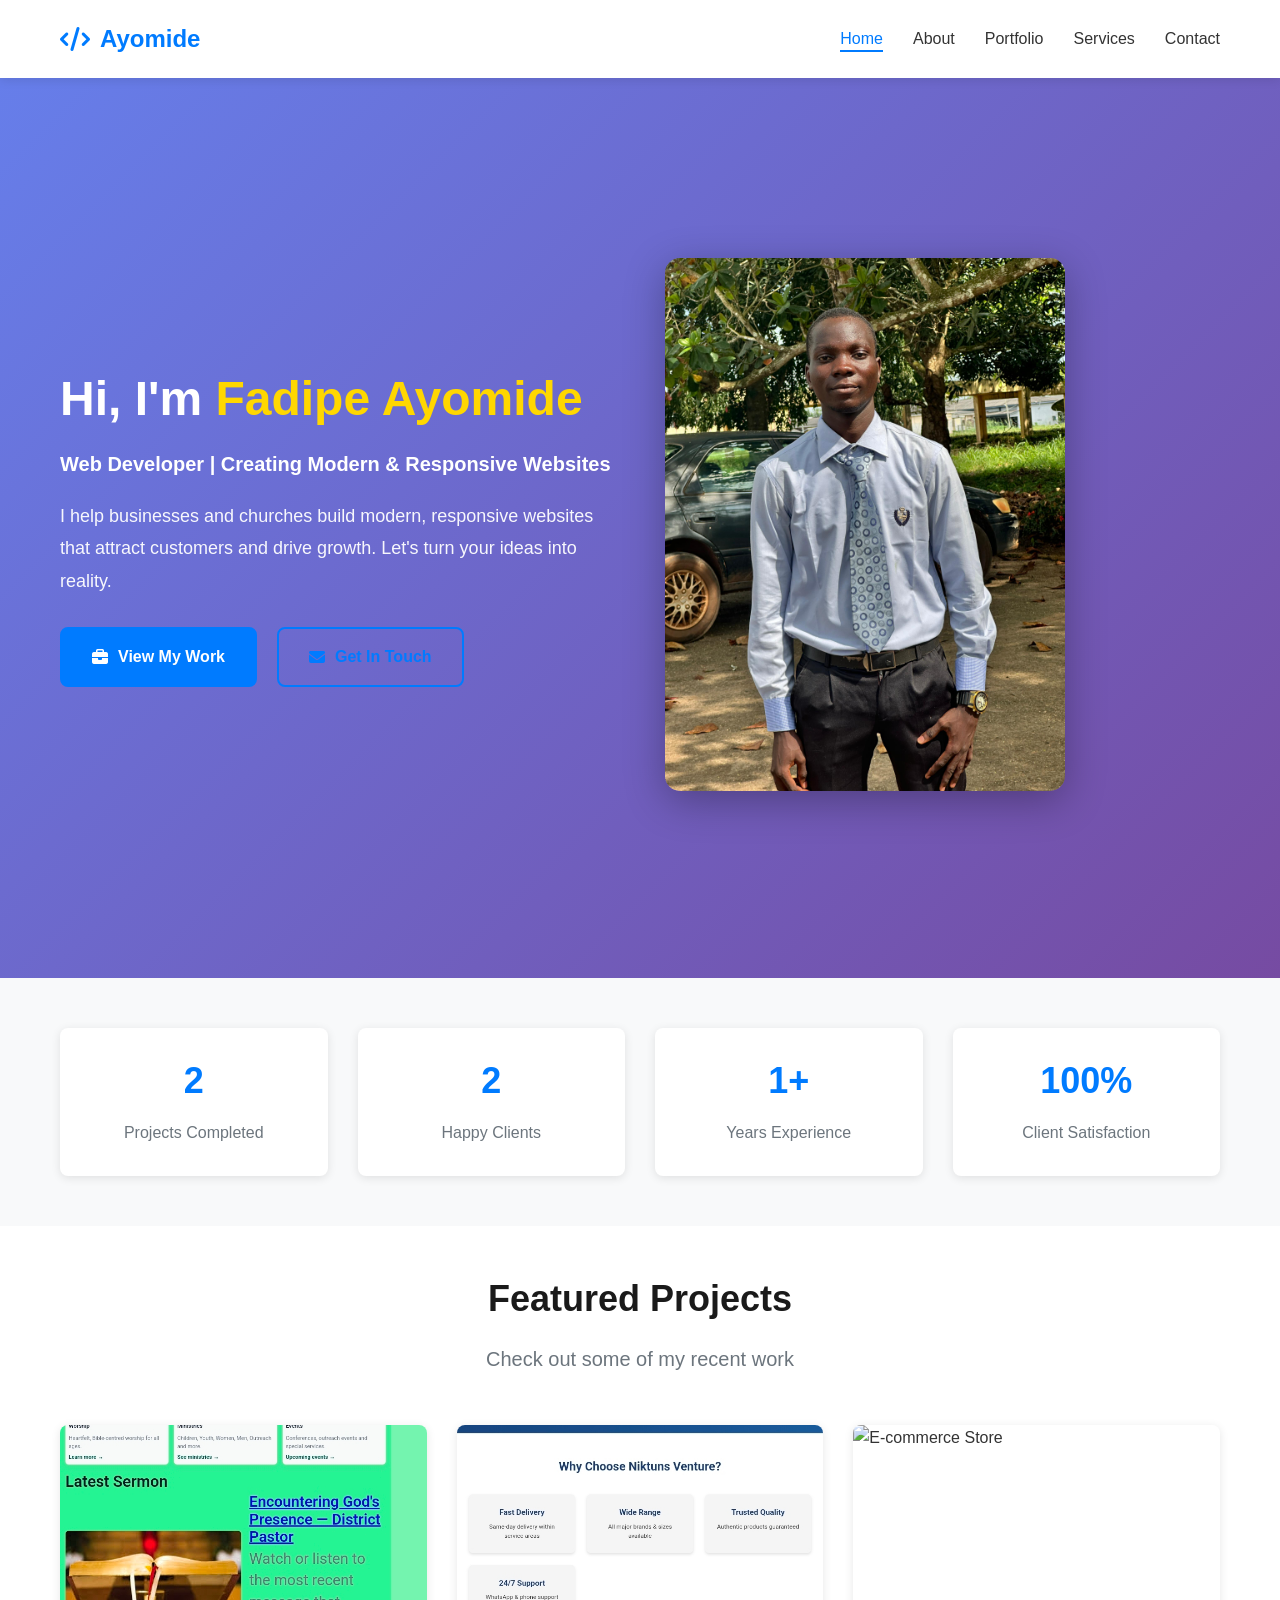
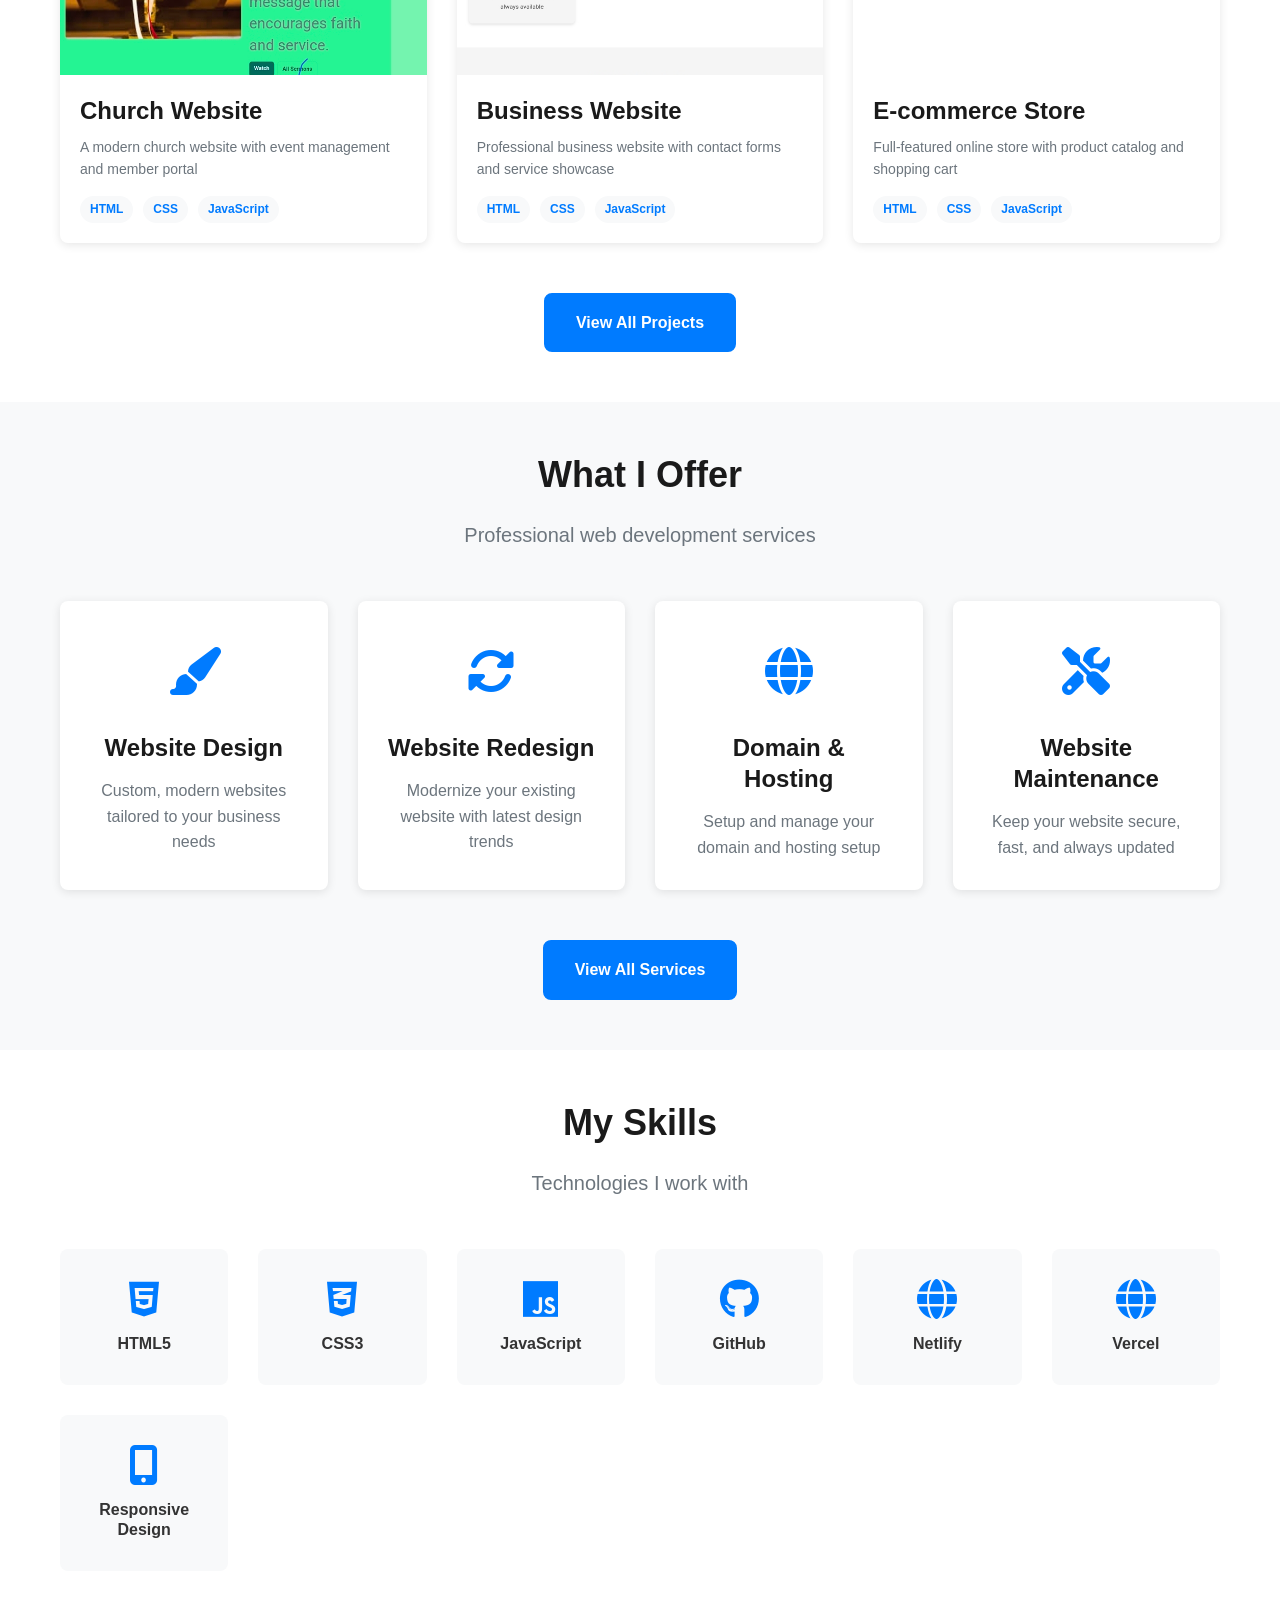
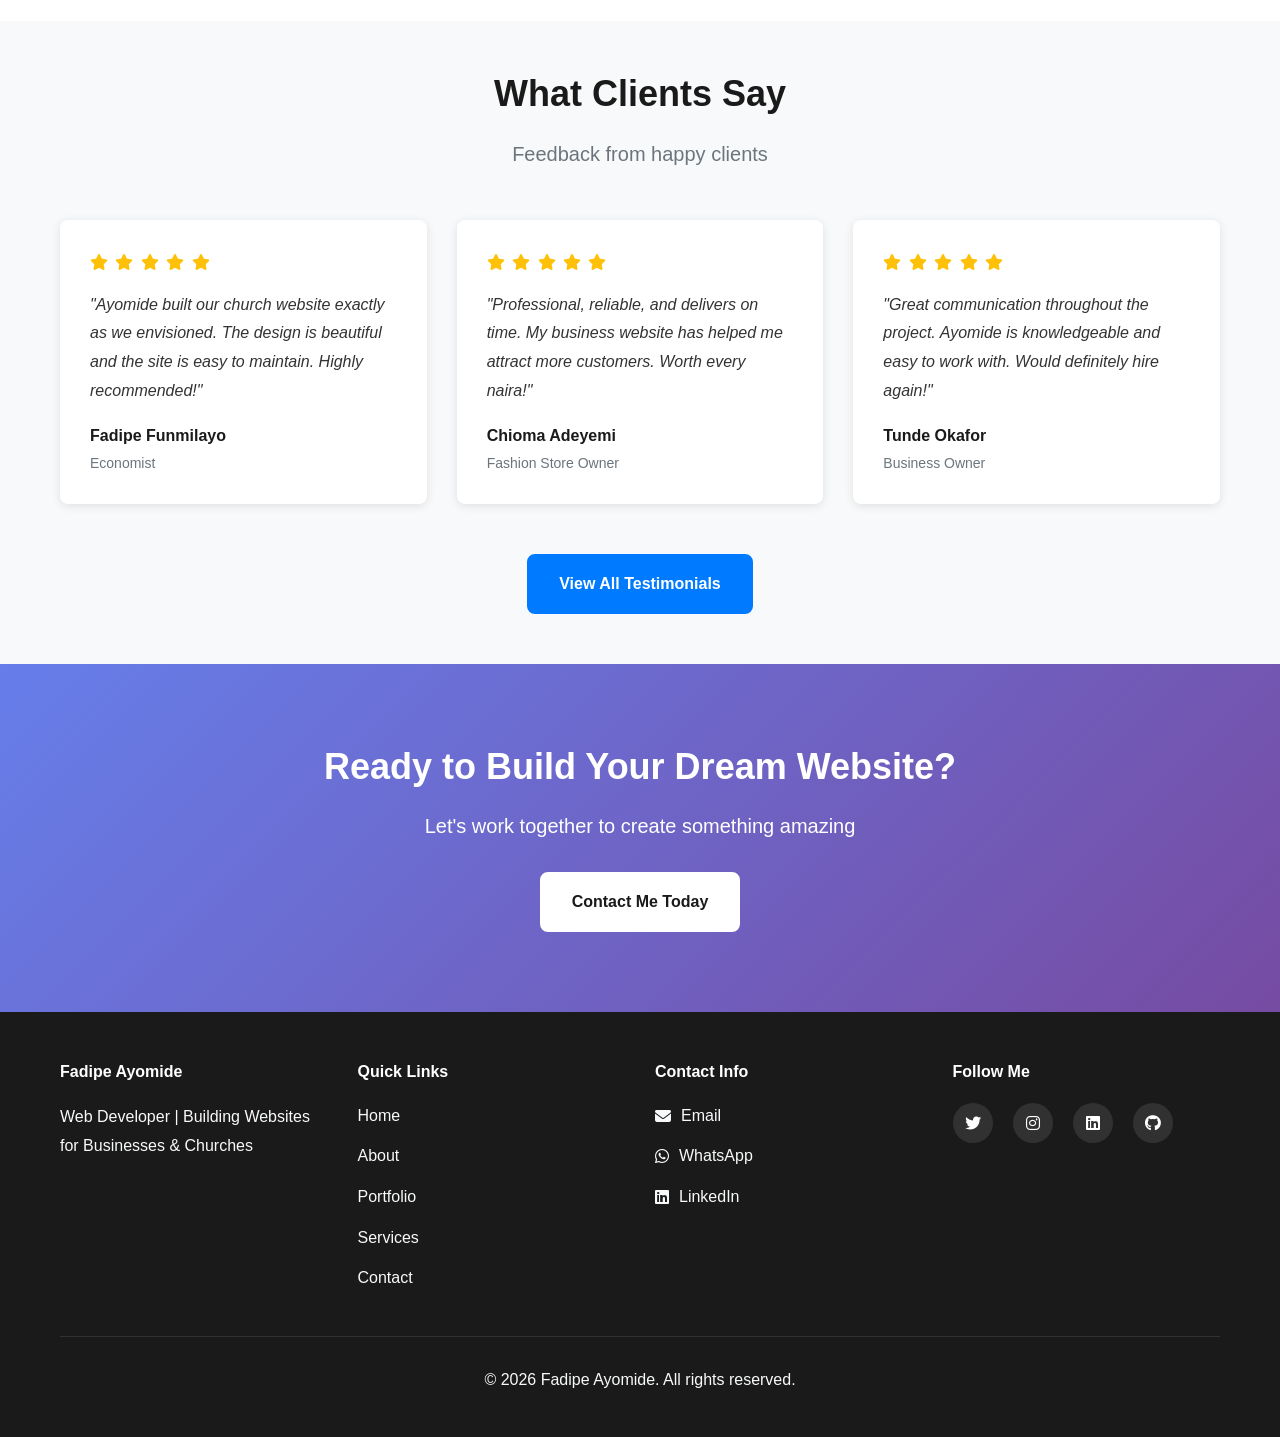
==== commit 0bb13e09: "Update index.html" ====
--- a/index.html
+++ b/index.html
@@ -18,19 +18,19 @@
     
     <!-- ==================== OPEN GRAPH (Social Media) ==================== -->
     <meta property="og:type" content="website">
-    <meta property="og:url" content="https://fadipe-ayomide-j.netlify.app">
+    <meta property="og:url" content="https://fadipe-ayomide-j.vercel.app">
     <meta property="og:title" content="Fadipe Ayomide - Web Designer Portfolio | Professional Web Developer">
     <meta property="og:description" content="Professional web developer based in Nigeria. Specializing in website design, e-commerce solutions, and web development for businesses and churches. View my portfolio and services.">
-    <meta property="og:image" content="https://fadipe-ayomide-j.netlify.app/images/profile-photo.jpg">
+    <meta property="og:image" content="https://fadipe-ayomide-j.vercel.app/images/profile-photo.jpg">
     <meta property="og:site_name" content="Fadipe Ayomide - Web Developer">
     <meta property="og:locale" content="en_US">
     
     <!-- ==================== TWITTER CARD ==================== -->
     <meta name="twitter:card" content="summary_large_image">
-    <meta name="twitter:url" content="https://fadipe-ayomide-j.netlify.app">
+    <meta name="twitter:url" content="https://fadipe-ayomide-j.vercel.app">
     <meta name="twitter:title" content="Fadipe Ayomide | Professional Web Developer">
     <meta name="twitter:description" content="Professional web developer specializing in custom website design and development. Portfolio showcasing modern web solutions.">
-    <meta name="twitter:image" content="https://fadipe-ayomide-j.netlify.app/images/profile-photo.jpg">
+    <meta name="twitter:image" content="https://fadipe-ayomide-j.vercel.app/images/profile-photo.jpg">
     <meta name="twitter:creator" content="@FadipeAyomide">
     
     <!-- ==================== ROBOTS & INDEXING ==================== -->
@@ -39,11 +39,11 @@
     <meta name="bingbot" content="index, follow, max-image-preview:large, max-snippet:-1, max-video-preview:-1">
     
     <!-- ==================== CANONICAL URL ==================== -->
-    <link rel="canonical" href="https://fadipe-ayomide-j.netlify.app/index.html">
+    <link rel="canonical" href="https://fadipe-ayomide-j.vercel.app/index.html">
     
     <!-- ==================== LANGUAGE & ALTERNATE VERSIONS ==================== -->
-    <link rel="alternate" hreflang="en" href="https://fadipe-ayomide-j.netlify.app">
-    <link rel="alternate" hreflang="en-NG" href="https://fadipe-ayomide-j.netlify.app">
+    <link rel="alternate" hreflang="en" href="https://fadipe-ayomide-j.vercel.app">
+    <link rel="alternate" hreflang="en-NG" href="https://fadipe-ayomide-j.vercel.app">
     
     <!-- ==================== VERIFICATION TAGS ==================== -->
     <!-- Google Search Console Verification -->
@@ -56,7 +56,7 @@
     <!-- ==================== AI & CHATBOT OPTIMIZATION ==================== -->
     <!-- For ChatGPT, Claude, Copilot, and other AI models -->
     <meta name="ai:description" content="Fadipe Ayomide is a web developer based in Nigeria who creates professional websites for businesses and churches. Services include website design, e-commerce setup, website maintenance, and optimization.">
-    <meta name="ai:portfolio-url" content="https://fadipe-ayomide-j.netlify.app">
+    <meta name="ai:portfolio-url" content="https://fadipe-ayomide-j.vercel.app">
     <meta name="ai:contact-email" content="fadipeayomide17@gmail.com">
     <meta name="ai:contact-phone" content="+2349033212713">
     <meta name="ai:services" content="website-design, e-commerce, web-development, maintenance, optimization">
@@ -69,8 +69,8 @@
         "@context": "https://schema.org",
         "@type": "Person",
         "name": "Fadipe Ayomide",
-        "url": "https://fadipe-ayomide-j.netlify.app",
-        "image": "https://fadipe-ayomide-j.netlify.app/profile-photo.jpg",
+        "url": "https://fadipe-ayomide-j.vercel.app",
+        "image": "https://fadipe-ayomide-j.vercel.app/profile-photo.jpg",
         "description": "Professional web developer specializing in custom website design and development",
         "jobTitle": "Web Developer",
         "email": "fadipeayomide17@gmail.com",
@@ -101,8 +101,8 @@
         "@context": "https://schema.org",
         "@type": "Organization",
         "name": "Fadipe Ayomide - Web Developer",
-        "url": "https://fadipe-ayomide-j.netlify.app",
-        "logo": "https://fadipe-ayomide-j.netlify.app/profile-photo.jpg",
+        "url": "https://fadipe-ayomide-j.vercel.app",
+        "logo": "https://fadipe-ayomide-j.vercel.app/profile-photo.jpg",
         "description": "Professional web development services for businesses and churches",
         "foundingDate": "2022",
         "founder": {
@@ -129,8 +129,8 @@
         "@type": "LocalBusiness",
         "name": "Fadipe Ayomide",
         "type": "Software Developer",
-        "image": "https://fadipe-ayomide-j.netlify.app/profile-photo.jpg",
-        "url": "https://fadipe-ayomide-j.netlify.app",
+        "image": "https://fadipe-ayomide-j.vercel.app/profile-photo.jpg",
+        "url": "https://fadipe-ayomide-j.vercel.app",
         "telephone": "+2349033212713",
         "email": "fadipeayomide17@gmail.com",
         "address": {
@@ -162,8 +162,8 @@
         "@context": "https://schema.org",
         "@type": "ProfessionalService",
         "name": "Fadipe Ayomide",
-        "url": "https://fadipe-ayomide-j.netlify.app",
-        "image": "https://fadipe-ayomide-j.netlify.app/profile-photo.jpg",
+        "url": "https://fadipe-ayomide-j.vercel.app",
+        "image": "https://fadipe-ayomide-j.vercel.app/profile-photo.jpg",
         "description": "Web development and design services",
         "areaServed": ["NG", "Worldwide"],
         "availableLanguage": ["en"],
@@ -229,13 +229,13 @@
     {
         "@context": "https://schema.org",
         "@type": "WebSite",
-        "url": "https://fadipe-ayomide-j.netlify.app",
+        "url": "https://fadipe-ayomide-j.vercel.app",
         "name": "Fadipe Ayomide - Web Developer Portfolio",
         "description": "Professional portfolio of Fadipe Ayomide, a web developer creating modern websites for businesses and churches",
         "author": {
             "@type": "Person",
             "name": "Fadipe Ayomide",
-            "url": "https://fadipe-ayomide-j.netlify.app"
+            "url": "https://fadipe-ayomide-j.vercel.app"
         },
         "creator": {
             "@type": "Person",
@@ -246,7 +246,7 @@
             "@type": "CommunicateAction",
             "target": {
                 "@type": "EntryPoint",
-                "urlTemplate": "https://fadipe-ayomide-j.netlify.app/contact.html"
+                "urlTemplate": "https://fadipe-ayomide-j.vercel.app/contact.html"
             }
         }
     }
@@ -476,6 +476,10 @@
                     <h4>Netlify</h4>
                 </div>
                 <div class="skill-item">
+                    <i class="fas fa-globe"></i>
+                    <h4>Vercel</h4>
+                </div>
+                <div class="skill-item">
                     <i class="fas fa-mobile-alt"></i>
                     <h4>Responsive Design</h4>
                 </div>
@@ -504,8 +508,8 @@
                         "Ayomide built our church website exactly as we envisioned. The design is beautiful and the site is easy to maintain. Highly recommended!"
                     </p>
                     <div class="testimonial-author">
-                        <h4>Pastor John Obi</h4>
-                        <p>Redemption Church</p>
+                        <h4>Fadipe Funmilayo</h4>
+                        <p>Economist</p>
                     </div>
                 </div>
 
